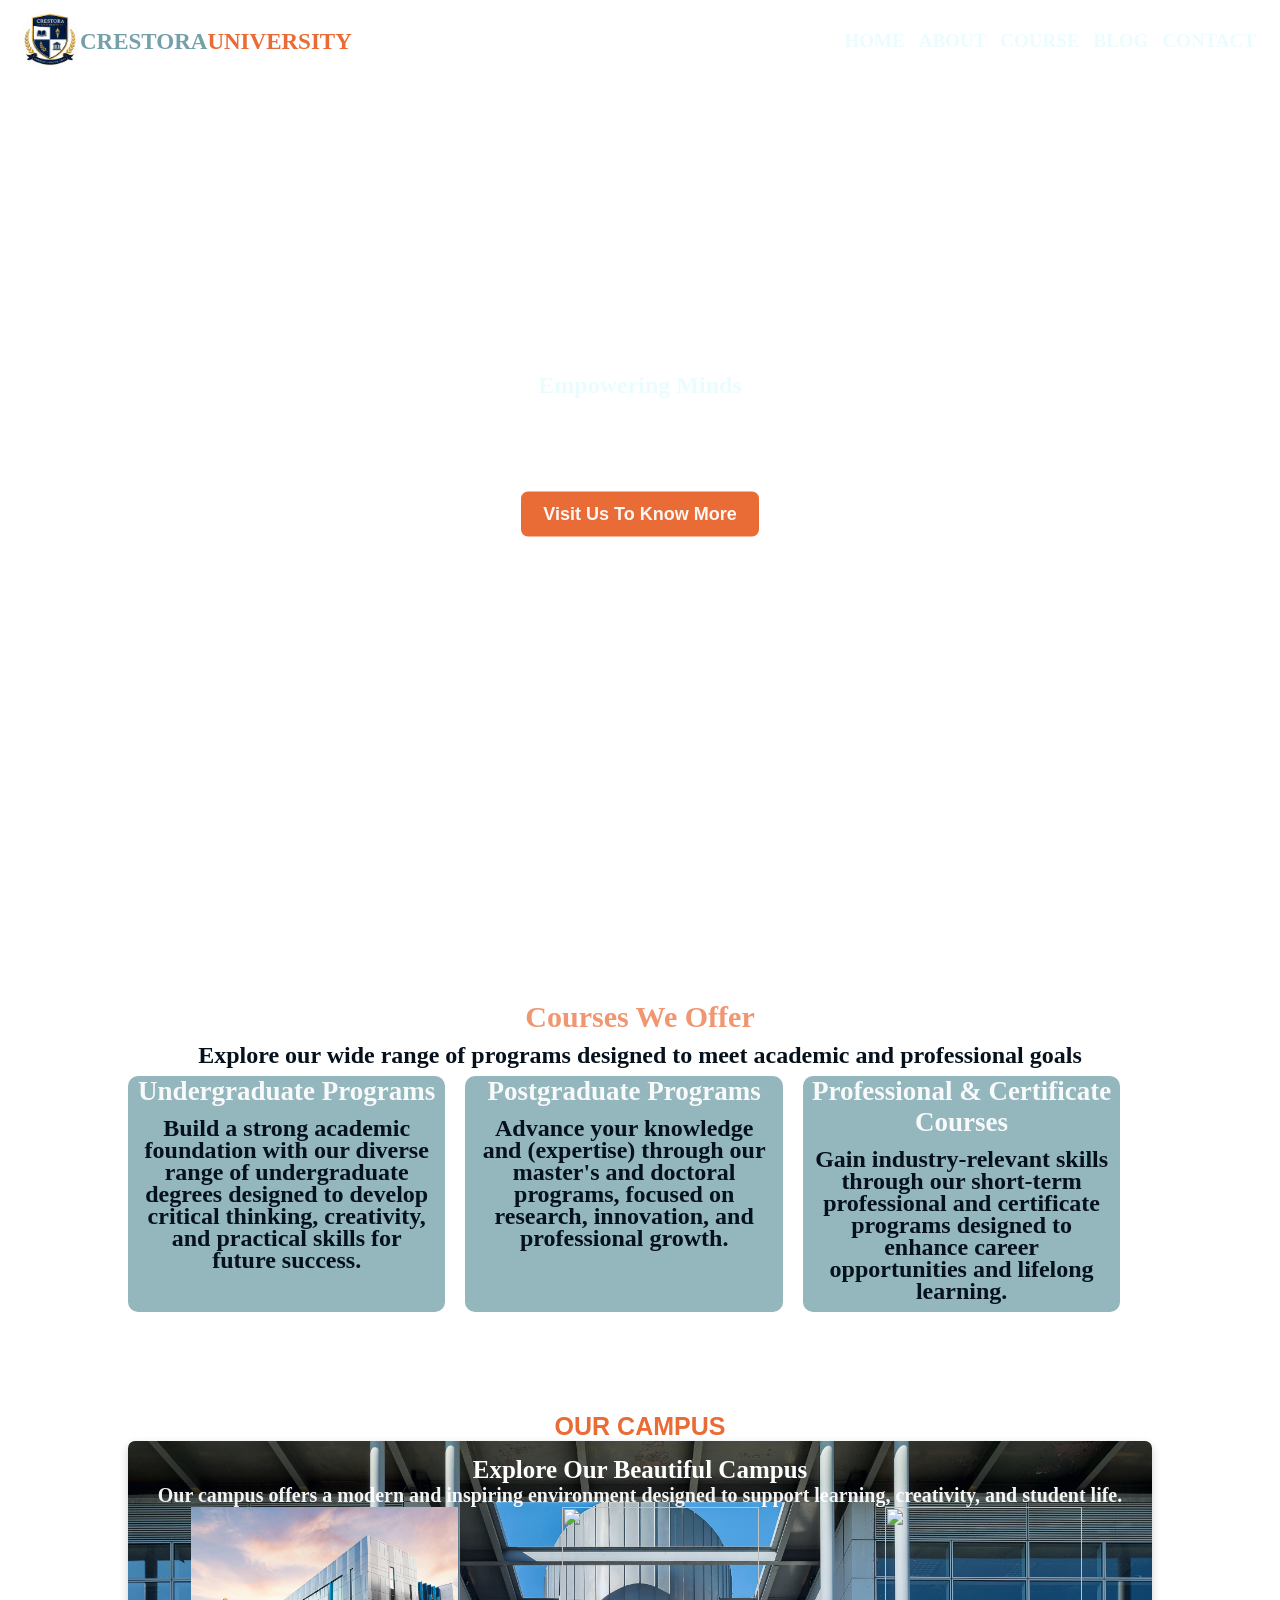
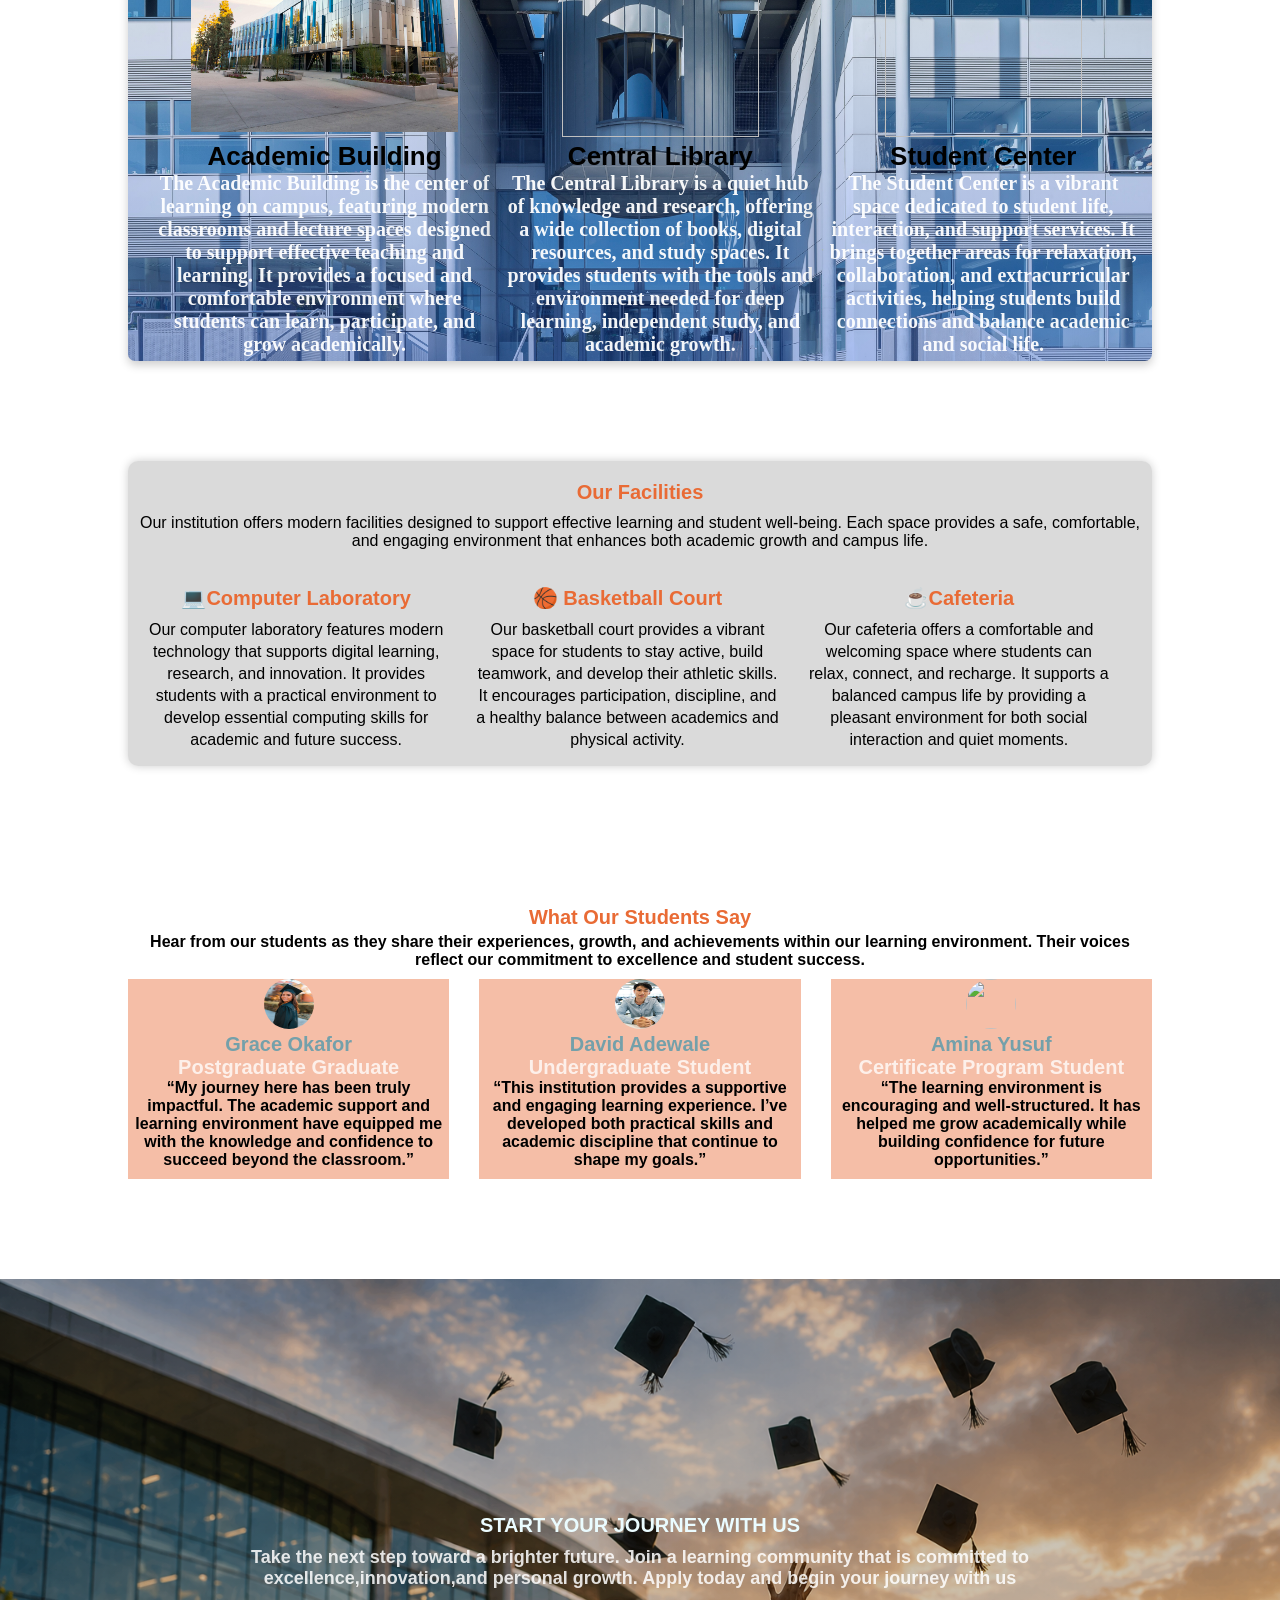
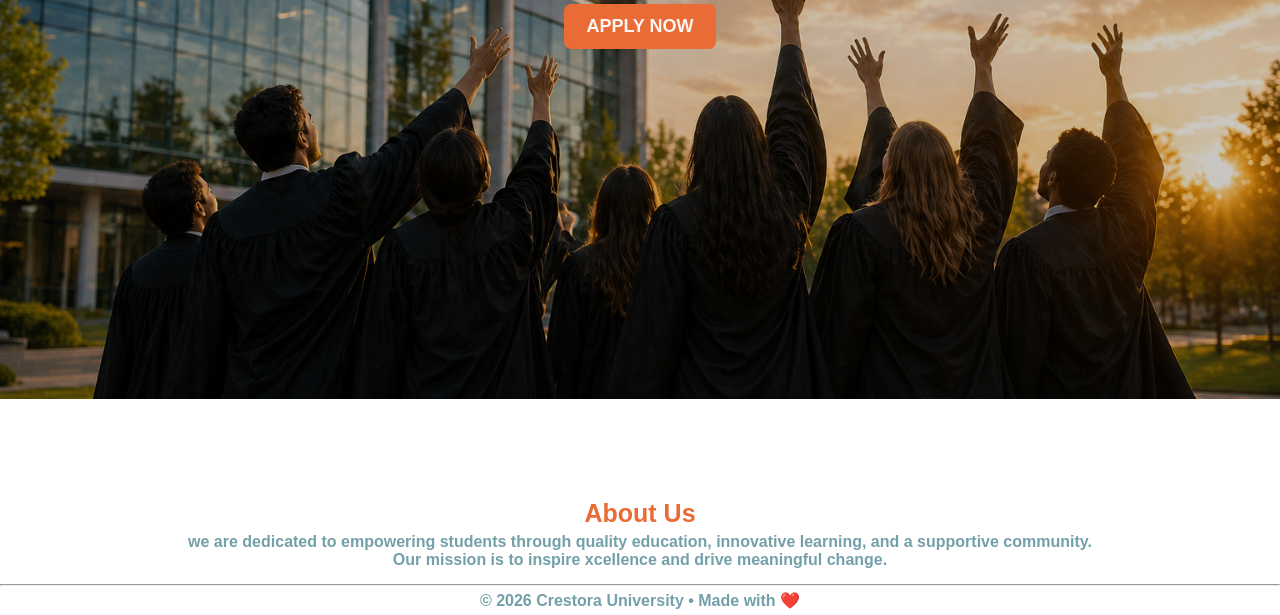
==== index.html @ 433f6b43 "School website" ====
<!DOCTYPE html>
<html lang="en">

<head>
    <meta charset="UTF-8">
    <meta name="viewport" content="width=device-width, initial-scale=1.0">
    <title>Responsive School Website</title>
    <link rel="stylesheet" href="index.css">
    <link rel="stylesheet" href="https://cdnjs.cloudflare.com/ajax/libs/font-awesome/7.0.1/css/all.min.css"
        integrity="sha512-2SwdPD6INVrV/lHTZbO2nodKhrnDdJK9/kg2XD1r9uGqPo1cUbujc+IYdlYdEErWNu69gVcYgdxlmVmzTWnetw=="
        crossorigin="anonymous" referrerpolicy="no-referrer" />
</head>

<body>

    <section class="Header">
        <nav>
            <a href="index.html"><img src="./crestora icon.png" alt=""></a>
            <span>CRESTORA</span>

            <div class="nav-links">
                <ul class="sidebar">
                    <i class="fa-solid fa-x fa-2x  " onclick="hideMenu()"></i>
                    <li><a href="">HOME</a></li>
                    <li><a href="">ABOUT</a></li>
                    <li><a href="">COURSE</a></li>
                    <li><a href="">BLOG</a></li>
                    <li><a href="">CONTACT</a></li>
                </ul>


                <ul class="nav-menu">

                    <li><a href="">HOME</a></li>
                    <li><a href="">ABOUT</a></li>
                    <li><a href="">COURSE</a></li>
                    <li><a href="">BLOG</a></li>
                    <li><a href="">CONTACT</a></li>
                </ul>
                <i class="fa-solid fa-bars fa-2x" onclick="showMenu()"></i>


            </div>

        </nav>
        <div class="text-box">
            <h1>Empowering Minds</h1>
            <p>We are committed to providing quality education that nurtures creativity, builds confidence,<br> and
                prepares students for success in a rapidly changing world. <br> Our mission is to inspire learning,
                encourage innovation, and shape responsible future leaders.</p>

            <a href="" class="hero-btn">Visit Us To Know More</a>
        </div>
    </section>

    <!----- COURSES WE OFFER  ----->
    <section class="course">
        <h2>Courses We Offer</h2>
        <p>Explore our wide range of programs designed to meet academic and professional goals</p>

        <div class="row">
            <div class="course-col">
                <h3>Undergraduate Programs</h3>
                <p>Build a strong academic foundation with our diverse range of undergraduate degrees designed to
                    develop critical thinking, creativity, and practical skills for future success.</p>

            </div>
            <div class="course-col">
                <h3>Postgraduate Programs</h3>
                <p>Advance your knowledge and (expertise) through our master's and doctoral programs, focused on
                    research, innovation, and professional growth.</p>

            </div>
            <div class="course-col">
                <h3>Professional & Certificate Courses</h3>
                <p>Gain industry-relevant skills through our short-term professional and certificate programs designed
                    to enhance career opportunities and lifelong learning.</p>

            </div>
        </div>

        </div>
    </section>

    <!----- OUR CAMPUS ----->

    <h4>OUR CAMPUS</h4>
    <section class="campus">

        <h3>Explore Our Beautiful Campus</h3>
        <p>Our campus offers a modern and inspiring environment designed to support learning, creativity, and student
            life.</p>


        <div class="row-2">
            <div class="campus-col">

                <img src="kaleb-tapp-1deQbU6DhBg-unsplash.jpg" alt="">
                <h2>Academic Building</h2>
                <p>The Academic Building is the center of learning on campus, featuring modern classrooms and lecture
                    spaces designed to support effective teaching and learning. It provides a focused and comfortable
                    environment where students can learn, participate, and grow academically.</p>
            </div>

            <div class="campus-col">
                <img src="./central library.jpg" alt="">
                <h2>Central Library</h2>
                <p>The Central Library is a quiet hub of knowledge and research, offering a wide collection of books,
                    digital resources, and study spaces. It provides students with the tools and environment needed for
                    deep learning, independent study, and academic growth.</p>
            </div>
            <div class="campus-col">
                <img src="./student center.jpg" alt="">
                <h2>Student Center</h2>
                <p>The Student Center is a vibrant space dedicated to student life, interaction, and support services.
                    It brings together areas for relaxation, collaboration, and extracurricular activities, helping
                    students build connections and balance academic and social life.</p>

            </div>
        </div>

    </section>

    <!----- OUR FACILITIES ----->
    <section class="facilities">
        <h3>Our Facilities</h3>
        <p>Our institution offers modern facilities designed to support effective learning and student well-being. Each
            space provides a safe, comfortable, and engaging environment that enhances both academic growth and campus
            life.</p>
        <div class="row-3">
            <div class="facilities-col">
                <img src="./Computer- lab.jpg" alt="">
                <h3> 💻Computer Laboratory</h3>
                <p>Our computer laboratory features modern technology that supports digital learning, research, and
                    innovation. It provides students with a practical environment to develop essential computing skills
                    for academic and future success.</p>
            </div>
            <div class="facilities-col">
                <img src="./basketball -court.jpg" alt="">
                <h3>🏀 Basketball Court</h3>
                <p>Our basketball court provides a vibrant space for students to stay active, build teamwork, and
                    develop their athletic skills. It encourages participation, discipline, and a healthy balance
                    between academics and physical activity.</p>
            </div>
            <div class="facilities-col">
                <img src="./cafeterium.jpg" alt="">
                <h3> ☕Cafeteria</h3>
                <p>Our cafeteria offers a comfortable and welcoming space where students can relax, connect, and
                    recharge. It supports a balanced campus life by providing a pleasant environment for both social
                    interaction and quiet moments.</p>
            </div>
            <div>
            </div>
        </div>
    </section>

<!----- TESTIMONIALS ----->
<section class="testimonial">
    <h3>What Our Students Say</h3>
    <p>Hear from our students as they share their experiences, growth, and achievements within our learning environment. Their voices reflect our commitment to excellence and student success.</p>
    <div class="row-4">
        <div class="testimonial-col">
            <img src="./testimonial user1.jpg" alt="">
            <h2>Grace Okafor</h2>
            <i class="fa fa-star"></i>
            <i class="fa fa-star"></i>
            <i class="fa fa-star"></i>
            <i class="fa fa-star"></i>
            <i class="fa fa-star"></i>
            <h4 class="role" >Postgraduate Graduate</h4>
            <p>“My journey here has been truly impactful. The academic support and learning environment have equipped me with the knowledge and confidence to succeed beyond the classroom.”</p>
        </div>
        <div class="testimonial-col">
            <img src="./testimonial user2.jpg" alt="">
            <h2>David Adewale</h2>
            <i class="fa fa-star"></i>
            <i class="fa fa-star"></i>
            <i class="fa fa-star"></i>
            <i class="fa fa-star"></i>
            <i class="fa fa-star-half"></i>
            <h4 class="role" >Undergraduate Student</h4>
            <p>“This institution provides a supportive and engaging learning experience. I’ve developed both practical skills and academic discipline that continue to shape my goals.”</p>
        </div>
        <div class="testimonial-col">
            <img src="./testimonial user3.jpg" alt="">
            <h2>Amina Yusuf</h2>
            <i class="fa fa-star"></i>
            <i class="fa fa-star"></i>
            <i class="fa fa-star"></i>
            <i class="fa fa-star"></i>
            <i class="fa fa-star"></i>
            <h4 class="role" >Certificate Program Student</h4>
            <p>“The learning environment is encouraging and well-structured. It has helped me grow academically while building confidence for future opportunities.”</p>
        </div>

    </div>

</section>


<!-----CALL TO ACTION  ----->
<section class="cta">
    <h3>START YOUR JOURNEY WITH US </h3>
    <p>Take the next step toward a brighter future. Join a learning community that is committed to excellence,innovation,and personal growth. Apply today and begin your journey with us</p>
    <a href="" class="hero-btn">APPLY NOW</a>
</section>

<!----- FOOTER ----->
<section class="footer">
    <h4>About Us</h4>
    <p>we are dedicated to empowering students through quality education, innovative learning, and a supportive community. <br> Our mission is to inspire xcellence and drive meaningful change.</p>
    <div class="icons">
       <i class="fa-brands fa-facebook"></i>
       <i class="fa-brands fa-twitter"></i>
       <i class="fa-brands fa-instagram"></i>
       <i class="fa-brands fa-linkedin"></i>
       <i class=" fa-brands fa-youtube"></i>
     </div>
     <hr>
     <p>© 2026 Crestora University • Made with ❤️</p>
     <!-- <p>Made with  <i class="fa fa-heart"></i>by Crestora University</p> -->
</section>


    <!----- Javascript for Toggle Menu ----->
    <script>
        function showMenu() {
            const sidebar = document.querySelector(".sidebar").classList.add("active");
        }
        function hideMenu() {
            const sidebar = document.querySelector(".sidebar").classList.remove("active");
        }
    </script>
</body>

</html>
---- index.css ----
* {
    margin: 0;
    padding: 0;
    box-sizing: border-box;
    font-family: sans-serif;
    overflow-x: hidden;
}

.Header {
    min-height: 100vh;
    width: 100%;
    background-image: linear-gradient(rgba(4, 4, 208, 0.144)),
        url("./jane-last-4ZZaHCFXcRo-unsplash.jpg");
    background-position: center;
    background-repeat: no-repeat;
    background-size: cover;

}

nav {
    width: 100%;
    display: flex;
    justify-content: space-between;
    align-items: center;
    padding: 10px 20px;

}
nav img{
    width: 60px;
    /* background-color: black; */
    /* padding: 4px; */
    border-radius: 80px;
}

nav a {
    text-decoration: none;
    color: #EBFCFF;
    font-family: 'Merriweather', serif;

}

nav li {
    list-style: none;
    margin-right: 4px;
    font-size: 19px;
    font-weight: bolder;
}

nav li::after {
    content: '';
    width: 0%;
    display: block;
    background: rgba(0, 0, 255, 0.676);

    height: 2px;
    transition: 2s;
    margin: auto;
}

nav li:hover::after {
    width: 100%;
    background: #ef4e09;

}

.nav-menu {
    display: flex;
    gap: 10px;
    list-style: none;
    align-items: center;

}

nav span {
    font-size: 23px;
    font-weight: bolder;
    color: #74A0AA;
    margin-right: auto;
    font-family: 'Merriweather', serif;
}

nav span::after {
    content: 'UNIVERSITY';
    color: #E96B35;
}

.nav-links {
    display: flex;
    align-items: center;
    gap: 20px;
}

.sidebar {
    position: fixed;
    width: 250px;
    height: 100vh;
    flex-direction: column;
    top: 0;
    right: -250px;
    z-index: 2;
    background-color: rgba(0, 0, 255, 0);
    display: flex;
    gap: 25px;
    justify-content: flex-start;
    align-items: flex-start;
    transition: 1s ease;
    backdrop-filter: blur(10px);
    box-shadow: inset 0px 0px 10px rgba(0, 0, 0, 0.333);
}

.sidebar.active {
 right: 0;
}

.fa-bars {
    display: none ! important;
    color: white;
    

}

.fa-x {
    color: white;
}

.text-box {
    width: 90%;
    color: white;
    position: absolute;
    top: 50%;
    left: 50%;
    transform: translate(-50%, -50%);
    text-align: center;
}

.text-box h1 {
    margin: 12px 56px;
    font-weight: bolder;
    font-family: Cambria, Cochin, Georgia, Times, 'Times New Roman', serif;
    color: #EBFCFF;
}

.text-box p {
    margin: 12px 35px;
    font-size: 20px;
    font-weight: bolder;
    font-family: 'Merriweather', serif;
}

.hero-btn {
    display: inline-block;
    text-decoration: none;
    padding: 10px 20px;
    font-size: 18px;
    font-weight: bold;
    font-family: 'Gill Sans', 'Gill Sans MT', Calibri, 'Trebuchet MS', sans-serif;
    position: relative;
    background-color: #E96B35;
     border: 2px solid #E96B35;
     border-radius: 7px;
    color: rgba(255, 255, 255, 0.941);
}

.hero-btn:hover {
   
    background: #E96B35;
    cursor: pointer;
    transition: 0.5s ease;
}

/* -----> COURSES WE OFFER-----> */
.course {
    width: 80%;
    margin: 100px auto;
    text-align: center;

}

.course h2 {
    font-size: 30px;
    font-family: 'Merriweather', serif;
    font-weight: bolder;
    color: #e96b35b3;
}

.course h3 {
    font-family: 'Merriweather', serif;
    font-size: 27px;
    color: rgba(255, 255, 255, 0.922);
}

.course p {
    color: rgb(5, 17, 28);
    font-size: 24px;
    font-weight: bold;
    line-height: 22px;
    font-family: 'Merriweather', serif;
    padding: 10px;
}

.row {
    display: flex;
    gap: 20px;
} 

.course-col {
    flex-basis: 31%;
    background: #74a0aac4;
    border-radius: 10px;
    font-size: 18px;
    font-weight: bold;
    text-align: center;
    transition: 1s;
}

.course-col:hover {
    box-shadow: 0  0 10px rgba(0, 0, 0, 0.4);
}

/* <----- OUR CAMPUS -----> */
.campus {
    width: 80%;
    margin: auto;
    text-align: center;
    padding: 15px;
    background-image: linear-gradient(rgba(13, 72, 211, 0.002), rgba(13, 72, 211, 0.363)), url("./jane-last-4ZZaHCFXcRo-unsplash.jpg");
    background-position: center;
    background-repeat: no-repeat;
    background-size: cover;
    box-shadow: 0 4px 10px rgba(0, 0, 0, 0.2);
    border-radius: 7px;
    padding-bottom: 5px;
}

.campus-col {
    box-shadow:  0 4px 15px rgba(0, 0, 0, 0.2);
    padding-left: 15px;
    transition: 0.5s ease;
}
.campus-col img {
    width: 80%;
    height: 230px;
    gap: 16px;
    padding-bottom: 5px;
}

.row-2 {
    display: flex;
    justify-content: space-evenly;
}

.row-2 img {
    transition: 0.5s ease;
}

.row-2 img:hover {
    transform: scale(1.05);
    filter: brightness(80%) sepia(2) hue-rotate(10deg);
}

h4 {
    margin: auto;
    text-align: center;
    color: #E96B35;
    font-size: 25px;
}

.campus h3 {
    color: white;
    font-size: 25px;
    font-weight: bolder;
    font-family: 'Merriweather', serif;
}

.campus h2 {
    font-size: 26px;
    font-weight: bolder;
    color: black;
}

.campus p {
    font-size: 20px;
    font-weight: bolder;
    color:rgba(255, 255, 255, 0.945);
    font-family: 'Merriweather', serif;
    ;
}

/* <-----OUR FACILITIES -----> */
.facilities{
    width: 80%;
    margin: 100px auto;
    text-align: center;
    padding-top: 20px;
    box-shadow: 0 0 10px rgba(0, 0, 0, 0.2);
    border-radius: 10px;
    background-color: rgba(0, 0, 0, 0.144);
}

.row-3{
display: flex;
gap: 25px;
margin: 15px;
}

.facilities-col{
width: 100%;
line-height: 22px;
}
.facilities-col h3{
    margin-bottom:10px;
}
.facilities h3{
    margin-bottom: 10px;
    font-size: 20px;
    color: #E96B35;
}
.facilities-col img{
    width: 100%;
    margin-bottom: 15px;
    transition: 0.5s ease ;

}
.facilities-col img:hover{
transform: scale(1.08);
filter: brightness(70%) sepia(1) hue-rotate(10deg);
}

/* <-----TESTIMONIALS -----> */
.testimonial{
    width: 80%;
    margin:  auto;
    padding-top: 40px;
    text-align: center;
}
.row-4{
    display: flex;
     gap: 30px;
}
.testimonial-col{
   width: 100%;
   background-color: #e96b356f;
    
}
.testimonial-col img{
      width: 50px;
      height: 50px;

       text-align: left;
       border-radius: 50%;
}
.fa-star{
color: #E96B35;
}
.testimonial-col h4{
    color: rgba(255, 255, 255, 0.765);
    font-size: 20px;
    font-weight: bold;
}
.testimonial-col h2{
    font-weight: bold;
    color: #74A0AA;
    font-size: 20px;
}
.testimonial p{
    font-weight: 600;
    margin-bottom: 10px;
}
.testimonial h3{
    color: #E96B35;
    font-weight: bold;
    margin-bottom: 4px;
    font-size: 20px;
}


/* <----- CALL TO ACTION -----> */
.cta{
    width: 100%;
    height:80vh ;
    margin: 100px auto;
    padding: 16%;
    text-align: center;
    background-image:linear-gradient(rgba(0,0,0,0.2), rgba(0,0,0,0.2)), url(./graduation\ celebration.png);
    background-size: cover;
    background-repeat: no-repeat;
    background-position: cover;
    overflow: hidden;
}
.cta h3{
    color: #EBFCFF;
    margin-bottom: -20px ;
    text-align: center;
    padding: 30px;
    font-size: 20px;
    font-weight: bolder;
}
.cta p{
color: rgba(255, 255, 255, 0.852);
font-size: 18px;
font-weight: bold;
margin-bottom: 15px;
}

/*<-----FOOTER ----->  */
footer{
    width: 100%;
    text-align: center;
}
.footer p{
    margin: auto;
    color: #74A0AA;
    text-align: center;
    font-size: 16px;
    font-weight: bolder;
    padding: 5px;


}
.icons{
    margin: auto;
    text-align: center;
    padding: 5px;
    color: #E96B35;

}
.fa-heart{
    color: #E96B35;
}

@media (max-width:1020px) {

    .nav-menu {
        display: none;
    }
    .row {
        flex-direction: column;
        top: 3px;
    }
    .row-2 {
        flex-direction: column;

    }
    .row-3 {
        flex-direction: column;

    }
    .row-4{
        flex-direction: column;
    }
    .fa-bars{
        display: block ! important;;
    }
}

@media (max-width:600px) {
    .text-box p {
        font-size: 16px;
    }

    .campus p {
        font-size: 16px;
    }

    .course p {
        font-size: 16px;
    }
    .campus h3{
        color: black;
        margin-bottom: 10px;
        font-size: 20px;
    }

    nav span {
        font-size: 19px;
    }
    h4{
      font-size:20px;  
    }
    nav img{
        width: 42px;
    }
    .footer p{
        font-size: 20px;
    }
    
}
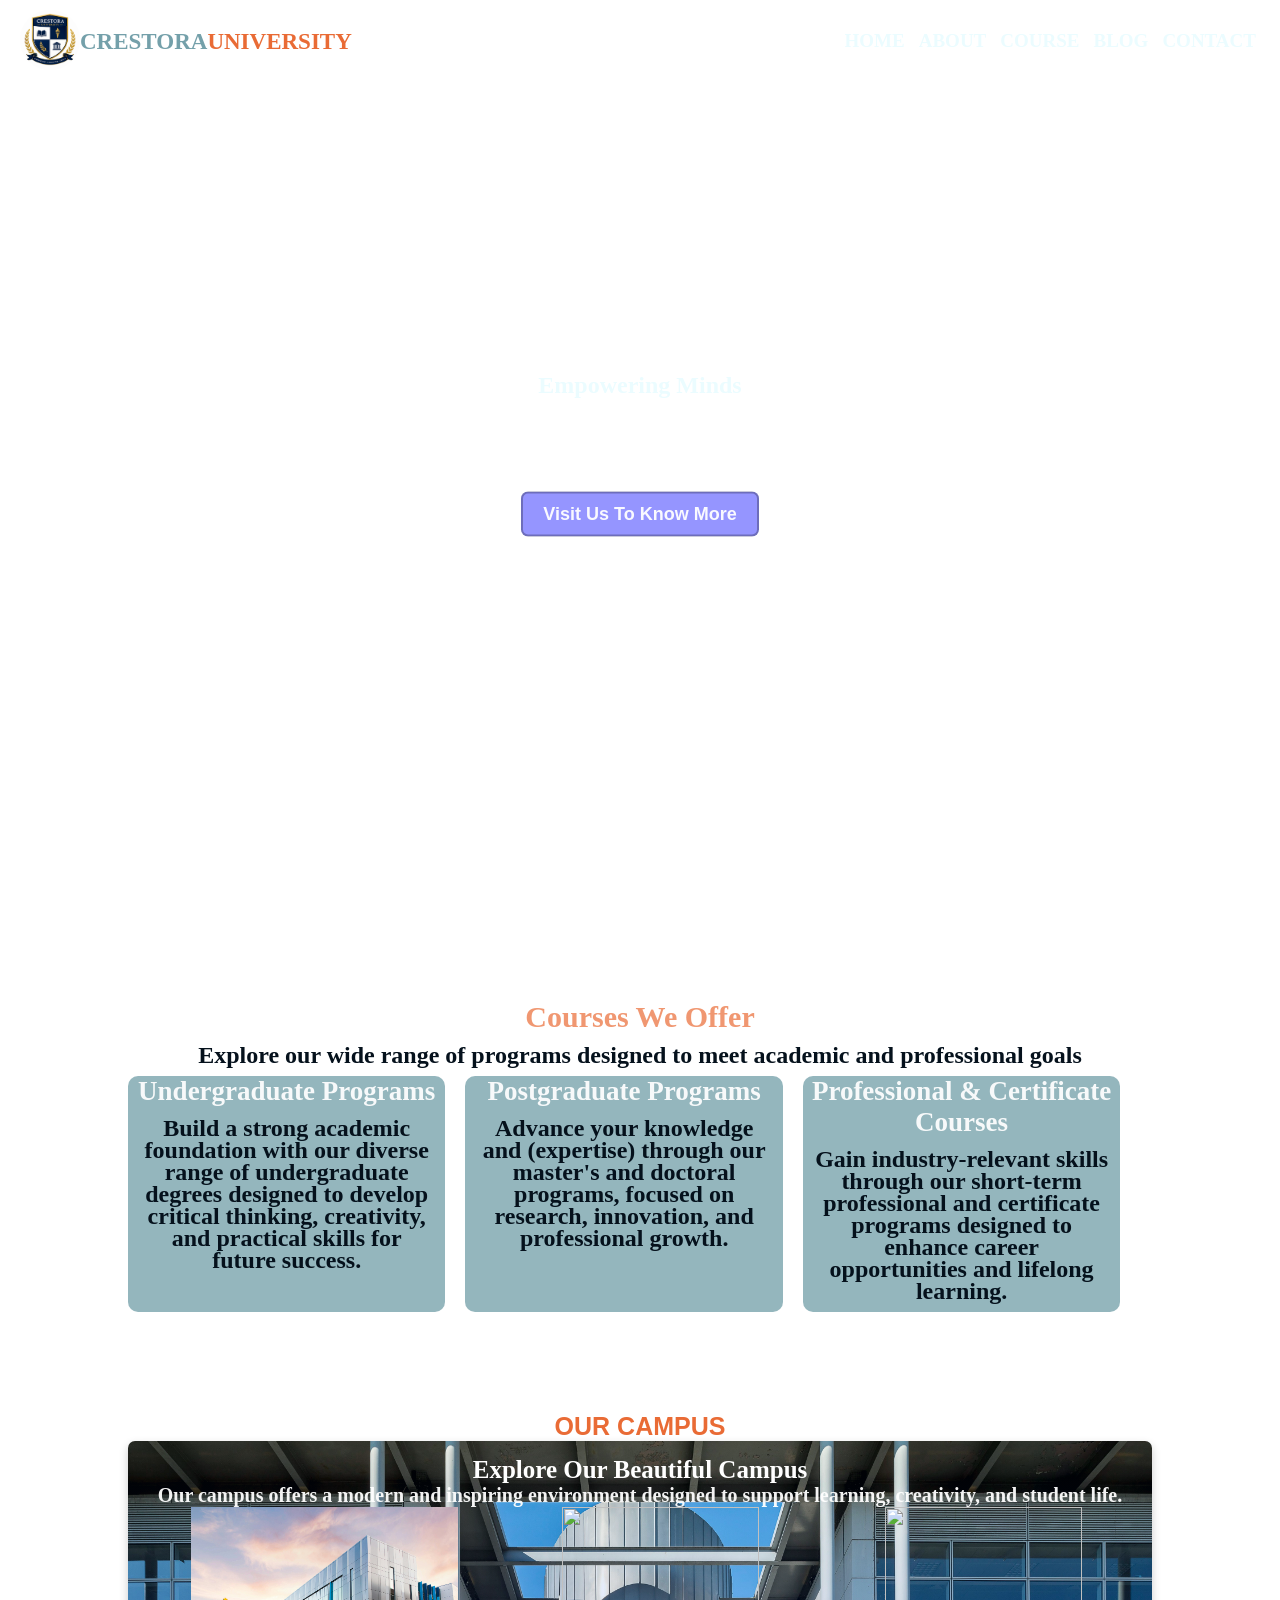
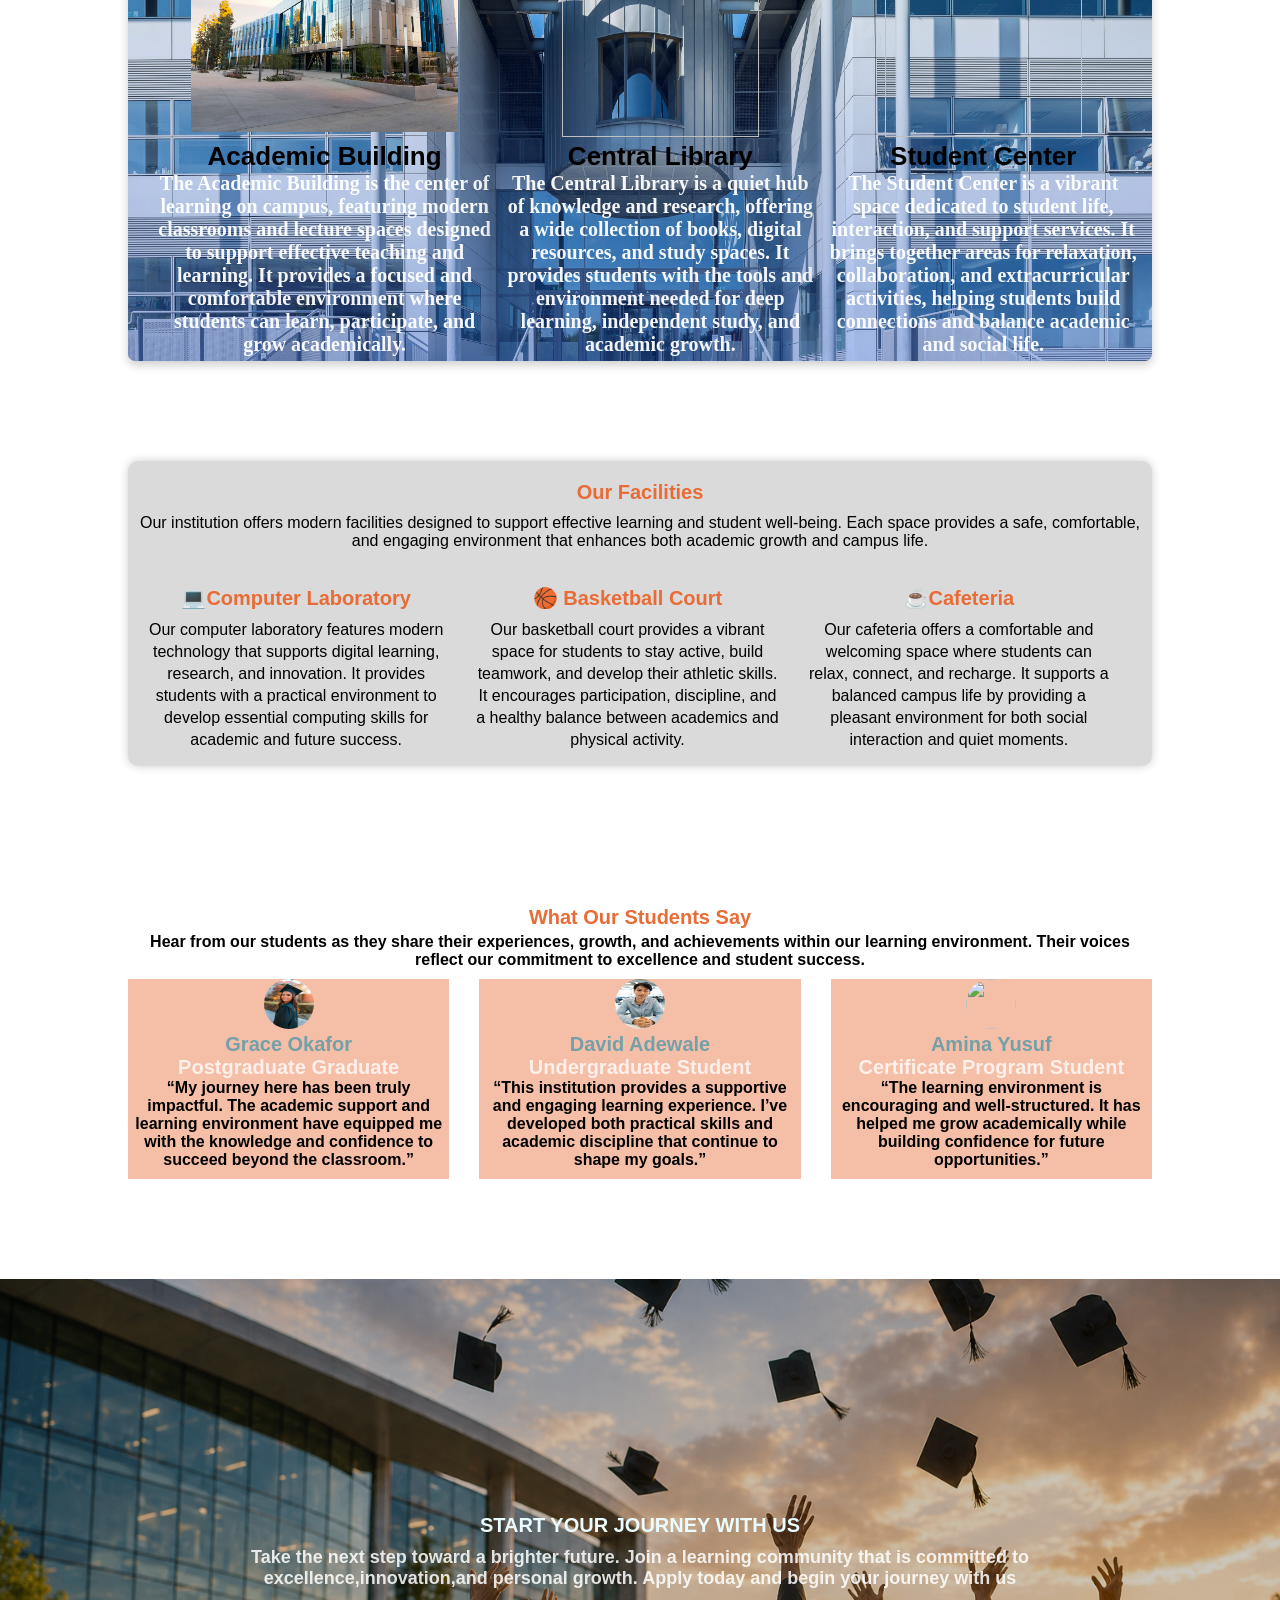
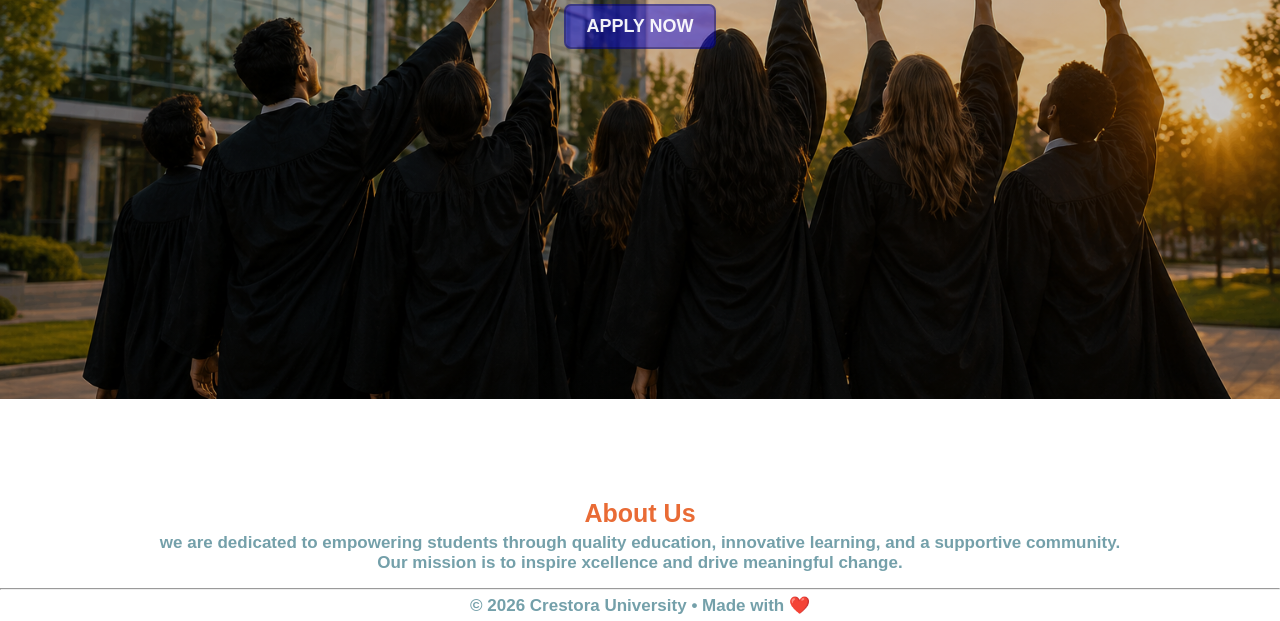
==== commit 5a738424: "made acorrection" ====
--- a/index.html
+++ b/index.html
@@ -22,9 +22,9 @@
                 <ul class="sidebar">
                     <i class="fa-solid fa-x fa-2x  " onclick="hideMenu()"></i>
                     <li><a href="">HOME</a></li>
-                    <li><a href="">ABOUT</a></li>
-                    <li><a href="">COURSE</a></li>
-                    <li><a href="">BLOG</a></li>
+                    <li><a href="about.html">ABOUT</a></li>
+                    <li><a href="course.html">COURSE</a></li>
+                    <li><a href="blog.html">BLOG</a></li>
                     <li><a href="">CONTACT</a></li>
                 </ul>
 
@@ -32,16 +32,13 @@
                 <ul class="nav-menu">
 
                     <li><a href="">HOME</a></li>
-                    <li><a href="">ABOUT</a></li>
-                    <li><a href="">COURSE</a></li>
-                    <li><a href="">BLOG</a></li>
+                    <li><a href="about.html">ABOUT</a></li>
+                    <li><a href="course.html">COURSE</a></li>
+                    <li><a href="blog.html">BLOG</a></li>
                     <li><a href="">CONTACT</a></li>
                 </ul>
                 <i class="fa-solid fa-bars fa-2x" onclick="showMenu()"></i>
-
-
-            </div>
-
+            </div>
         </nav>
         <div class="text-box">
             <h1>Empowering Minds</h1>
--- a/index.css
+++ b/index.css
@@ -25,10 +25,9 @@
     padding: 10px 20px;
 
 }
-nav img{
+
+nav img {
     width: 60px;
-    /* background-color: black; */
-    /* padding: 4px; */
     border-radius: 80px;
 }
 
@@ -109,13 +108,13 @@
 }
 
 .sidebar.active {
- right: 0;
+    right: 0;
 }
 
 .fa-bars {
     display: none ! important;
     color: white;
-    
+
 
 }
 
@@ -155,14 +154,14 @@
     font-weight: bold;
     font-family: 'Gill Sans', 'Gill Sans MT', Calibri, 'Trebuchet MS', sans-serif;
     position: relative;
-    background-color: #E96B35;
-     border: 2px solid #E96B35;
-     border-radius: 7px;
+    background-color: rgba(0, 0, 255, 0.416);
+    border: 2px solid rgba(0, 0, 0, 0.267);
+    border-radius: 7px;
     color: rgba(255, 255, 255, 0.941);
 }
 
 .hero-btn:hover {
-   
+
     background: #E96B35;
     cursor: pointer;
     transition: 0.5s ease;
@@ -201,7 +200,7 @@
 .row {
     display: flex;
     gap: 20px;
-} 
+}
 
 .course-col {
     flex-basis: 31%;
@@ -214,7 +213,7 @@
 }
 
 .course-col:hover {
-    box-shadow: 0  0 10px rgba(0, 0, 0, 0.4);
+    box-shadow: 0 0 10px rgba(0, 0, 0, 0.4);
 }
 
 /* <----- OUR CAMPUS -----> */
@@ -233,10 +232,11 @@
 }
 
 .campus-col {
-    box-shadow:  0 4px 15px rgba(0, 0, 0, 0.2);
+    box-shadow: 0 4px 15px rgba(0, 0, 0, 0.2);
     padding-left: 15px;
     transition: 0.5s ease;
 }
+
 .campus-col img {
     width: 80%;
     height: 230px;
@@ -281,13 +281,13 @@
 .campus p {
     font-size: 20px;
     font-weight: bolder;
-    color:rgba(255, 255, 255, 0.945);
+    color: rgba(255, 255, 255, 0.945);
     font-family: 'Merriweather', serif;
     ;
 }
 
 /* <-----OUR FACILITIES -----> */
-.facilities{
+.facilities {
     width: 80%;
     margin: 100px auto;
     text-align: center;
@@ -297,76 +297,85 @@
     background-color: rgba(0, 0, 0, 0.144);
 }
 
-.row-3{
-display: flex;
-gap: 25px;
-margin: 15px;
-}
-
-.facilities-col{
-width: 100%;
-line-height: 22px;
-}
-.facilities-col h3{
-    margin-bottom:10px;
-}
-.facilities h3{
+.row-3 {
+    display: flex;
+    gap: 25px;
+    margin: 15px;
+}
+
+.facilities-col {
+    width: 100%;
+    line-height: 22px;
+}
+
+.facilities-col h3 {
     margin-bottom: 10px;
+}
+
+.facilities h3 {
+    margin-bottom: 10px;
     font-size: 20px;
     color: #E96B35;
 }
-.facilities-col img{
+
+.facilities-col img {
     width: 100%;
     margin-bottom: 15px;
-    transition: 0.5s ease ;
-
-}
-.facilities-col img:hover{
-transform: scale(1.08);
-filter: brightness(70%) sepia(1) hue-rotate(10deg);
+    transition: 0.5s ease;
+}
+
+.facilities-col img:hover {
+    transform: scale(1.08);
+    filter: brightness(70%) sepia(1) hue-rotate(10deg);
 }
 
 /* <-----TESTIMONIALS -----> */
-.testimonial{
+.testimonial {
     width: 80%;
-    margin:  auto;
+    margin: auto;
     padding-top: 40px;
     text-align: center;
 }
-.row-4{
-    display: flex;
-     gap: 30px;
-}
-.testimonial-col{
-   width: 100%;
-   background-color: #e96b356f;
-    
-}
-.testimonial-col img{
-      width: 50px;
-      height: 50px;
-
-       text-align: left;
-       border-radius: 50%;
-}
-.fa-star{
-color: #E96B35;
-}
-.testimonial-col h4{
+
+.row-4 {
+    display: flex;
+    gap: 30px;
+}
+
+.testimonial-col {
+    width: 100%;
+    background-color: #e96b356f;
+}
+
+.testimonial-col img {
+    width: 50px;
+    height: 50px;
+    text-align: left;
+    border-radius: 50%;
+}
+
+.fa-star {
+    color: #E96B35;
+}
+
+.testimonial-col h4 {
     color: rgba(255, 255, 255, 0.765);
     font-size: 20px;
     font-weight: bold;
 }
-.testimonial-col h2{
+
+.testimonial-col h2 {
     font-weight: bold;
     color: #74A0AA;
     font-size: 20px;
 }
-.testimonial p{
+
+.testimonial p {
     font-weight: 600;
     margin-bottom: 10px;
 }
-.testimonial h3{
+
+.testimonial h3 {
     color: #E96B35;
     font-weight: bold;
     margin-bottom: 4px;
@@ -375,82 +384,247 @@
 
 
 /* <----- CALL TO ACTION -----> */
-.cta{
-    width: 100%;
-    height:80vh ;
+.cta {
+    width: 100%;
+    height: 80vh;
     margin: 100px auto;
     padding: 16%;
     text-align: center;
-    background-image:linear-gradient(rgba(0,0,0,0.2), rgba(0,0,0,0.2)), url(./graduation\ celebration.png);
+    background-image: linear-gradient(rgba(0, 0, 0, 0.2), rgba(0, 0, 0, 0.2)), url(./graduation\ celebration.png);
     background-size: cover;
     background-repeat: no-repeat;
-    background-position: cover;
+    background-position: center;
     overflow: hidden;
 }
-.cta h3{
+
+.cta h3 {
     color: #EBFCFF;
-    margin-bottom: -20px ;
+    margin-bottom: -20px;
     text-align: center;
     padding: 30px;
     font-size: 20px;
     font-weight: bolder;
 }
-.cta p{
-color: rgba(255, 255, 255, 0.852);
-font-size: 18px;
-font-weight: bold;
-margin-bottom: 15px;
+
+.cta p {
+    color: rgba(255, 255, 255, 0.852);
+    font-size: 18px;
+    font-weight: bold;
+    margin-bottom: 15px;
+}
+
+/*<----- about us page -----> */
+.sub-Header {
+    width: 100%;
+    height: 70vh;
+    margin-bottom: 50px;
+    background-image: linear-gradient(rgba(0, 0, 0, 0.2), rgba(0, 0, 0, 0.2)), url(./graduation\ celebration.png);
+    background-position: center;
+    background-size: cover;
+    background-repeat: no-repeat;
+}
+
+.sub-Header h1 {
+    margin-bottom: 200px;
+}
+
+.about-us {
+    width: 80%;
+    margin: auto;
+}
+
+.row-5 {
+    display: flex;
+    margin-bottom: 100px;
+    padding-left: 30px;
+
+}
+
+.about-col1 {
+    margin-top: 10px;
+}
+
+.about-col1 h1 {
+    margin-bottom: 20px;
+}
+
+.about-col1 p {
+    margin-bottom: 20px;
+    font-family: 'Segoe UI', Tahoma, Geneva, Verdana, sans-serif;
+    font-size: 18px;
+    font-weight: bold;
+}
+
+.about-col1 a {
+    font-size: 20px;
+    font-family: 'Trebuchet MS', 'Lucida Sans Unicode', 'Lucida Grande', 'Lucida Sans', Arial, sans-serif;
+    font-weight: bolder;
+}
+
+.about-col img {
+    width: 100%;
+}
+
+/*<----- BLOG CONTENT -----> */
+.blog {
+    width: 70%;
+    margin: auto;
+    text-align: center;
+}
+
+.row-6 {
+    margin-bottom: 100px;
+    margin: auto;
+    display: flex;
+    gap: 30px;
+}
+
+.comment-box {
+    width: 100%;
+    margin: 100px 0;
+    box-shadow: 3px 0px 10px rgba(0, 0, 0, 0.21);
+    padding: 20px;
+}
+
+.comment-box h2 {
+    text-align: center;
+}
+
+.comment-box input {
+    padding: 10px;
+    font-size: 15px;
+    font-weight: bold;
+    outline: none;
+    background: #f0f0f0;
+    width: 100%;
+    margin: 10px 0;
+}
+
+.comment-box textarea {
+    width: 100%;
+    padding: 60px;
+    font-size: 15px;
+    font-weight: bold;
+    outline: none;
+    background: #f0f0f0;
+    margin: 10px 0;
+}
+
+.blog-left {
+    flex-basis: 70%;
+}
+
+.blog-left img {
+    width: 100%;
+    max-width: 400px;
+}
+
+.blog-left h2 {
+    color: #e96b35c4;
+    margin: 15px;
+}
+
+.blog-left p {
+    margin: 10px 0;
+    font-family: 'Segoe UI', Tahoma, Geneva, Verdana, sans-serif;
+    font-weight: bold;
+}
+
+.blog-right {
+    flex-basis: 30%;
+    margin-bottom: 50px;
+
+}
+
+.blog-right div {
+    display: flex;
+    justify-content: space-between;
+    margin: 30px 0;
+    padding: 3px 0;
+    box-shadow: 3px 0px 10px rgba(0, 0, 0, 0.21);
+}
+
+.blog-right h3 {
+    text-align: center;
+    background-color: #e96b35ca;
+    color: white;
+    padding: 10px;
+    margin: 15px;
 }
 
 /*<-----FOOTER ----->  */
-footer{
-    width: 100%;
-    text-align: center;
-}
-.footer p{
+footer {
+    width: 100%;
+    text-align: center;
+}
+
+.footer p {
     margin: auto;
     color: #74A0AA;
     text-align: center;
-    font-size: 16px;
+    font-size: 17px;
     font-weight: bolder;
     padding: 5px;
 
 
 }
-.icons{
+
+.icons {
     margin: auto;
     text-align: center;
     padding: 5px;
     color: #E96B35;
 
 }
-.fa-heart{
+
+.fa-heart {
     color: #E96B35;
 }
+
+
 
 @media (max-width:1020px) {
 
     .nav-menu {
         display: none;
     }
-    .row {
+
+    .row,
+    .row-2,
+    .row-3,
+    .row-4,
+    .row-5,
+    .row-6 {
         flex-direction: column;
         top: 3px;
     }
-    .row-2 {
-        flex-direction: column;
-
-    }
-    .row-3 {
-        flex-direction: column;
-
-    }
-    .row-4{
-        flex-direction: column;
-    }
-    .fa-bars{
-        display: block ! important;;
-    }
+
+    .fa-bars {
+        display: block ! important;
+        ;
+    }
+
+    .about-col img {
+        margin-top: 100px 0;
+    }
+
+    .footer p {
+        font-size: 20px;
+    }
+
+    .blog {
+        width: 90%;
+    }
+
+    .blog-left img {
+        max-width: 100%;
+    }
+
+    .comment-box {
+        margin: 100px 0;
+    }
+
+
 }
 
 @media (max-width:600px) {
@@ -465,7 +639,8 @@
     .course p {
         font-size: 16px;
     }
-    .campus h3{
+
+    .campus h3 {
         color: black;
         margin-bottom: 10px;
         font-size: 20px;
@@ -474,14 +649,21 @@
     nav span {
         font-size: 19px;
     }
-    h4{
-      font-size:20px;  
-    }
-    nav img{
+
+    h4 {
+        font-size: 20px;
+    }
+
+    nav img {
         width: 42px;
     }
-    .footer p{
+
+    .about-col img {
+        margin-top: 30px;
+    }
+
+    .footer p {
         font-size: 20px;
     }
-    
+
 }
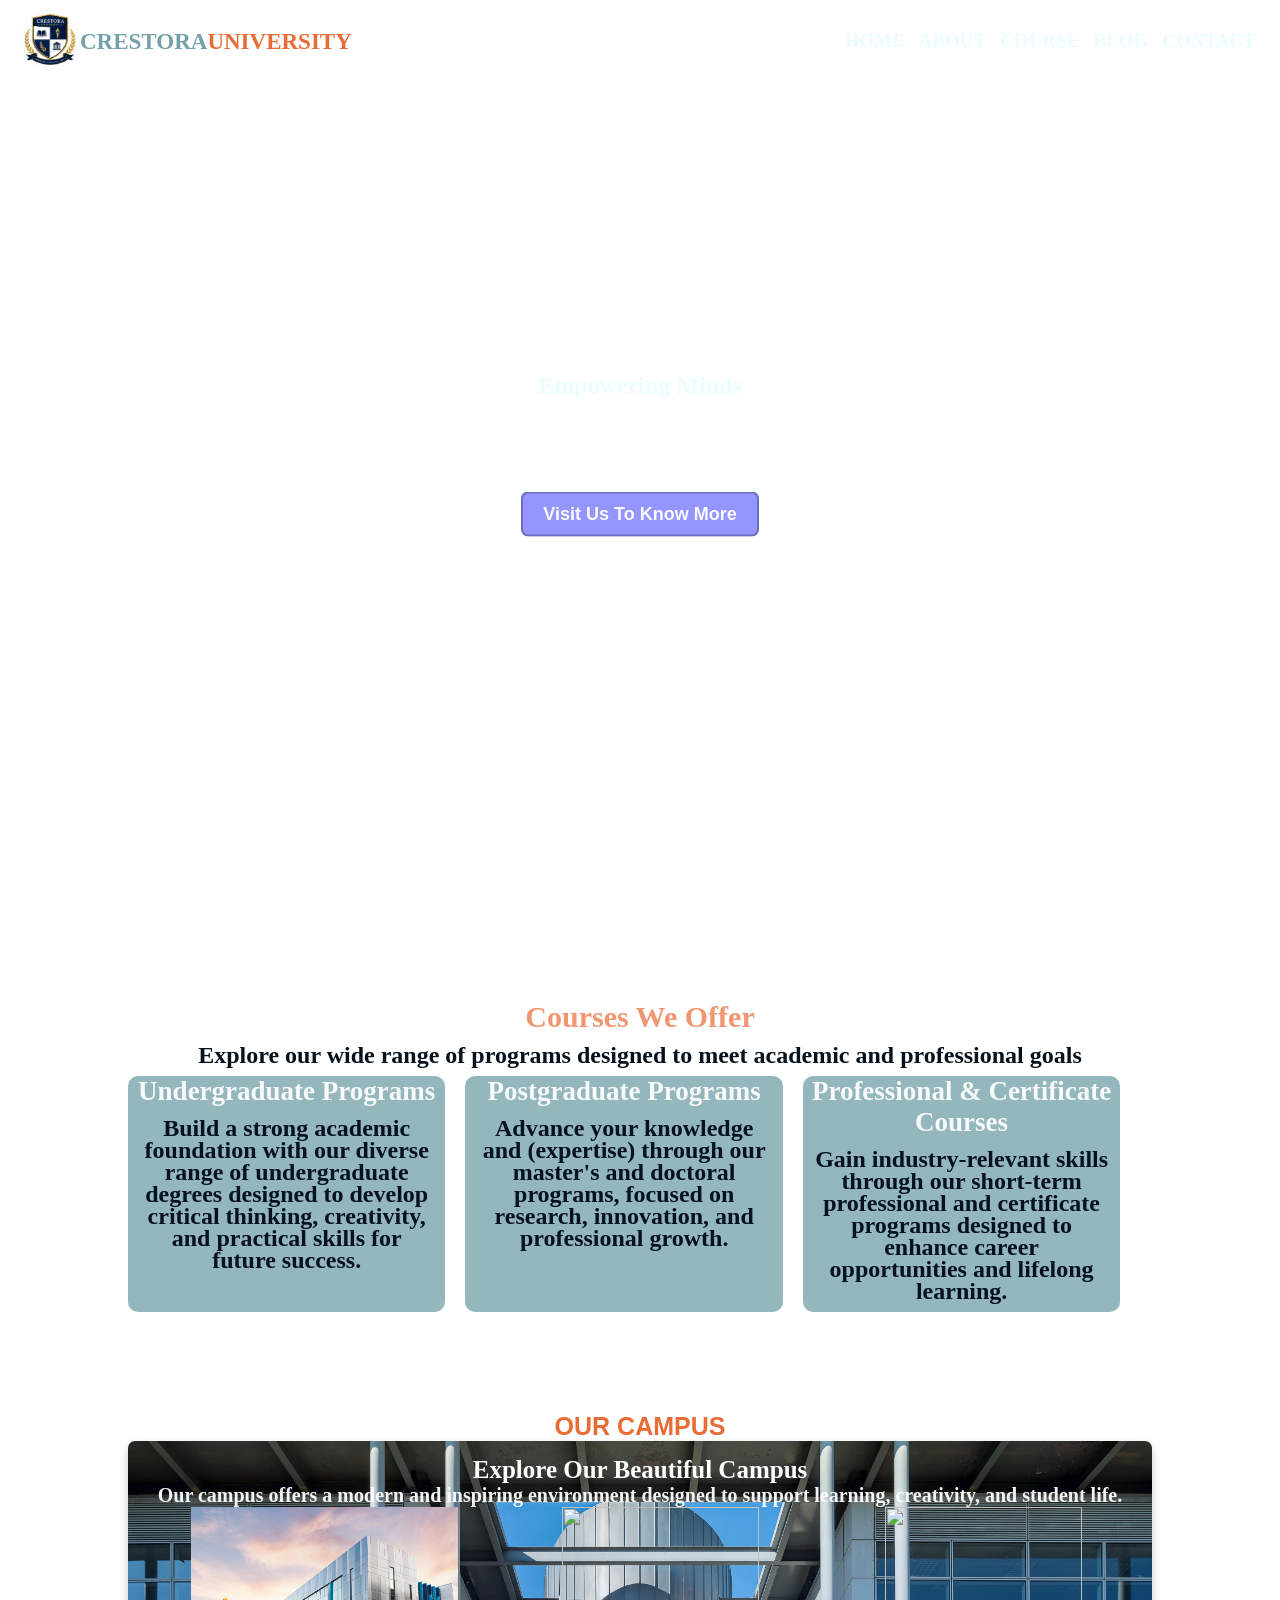
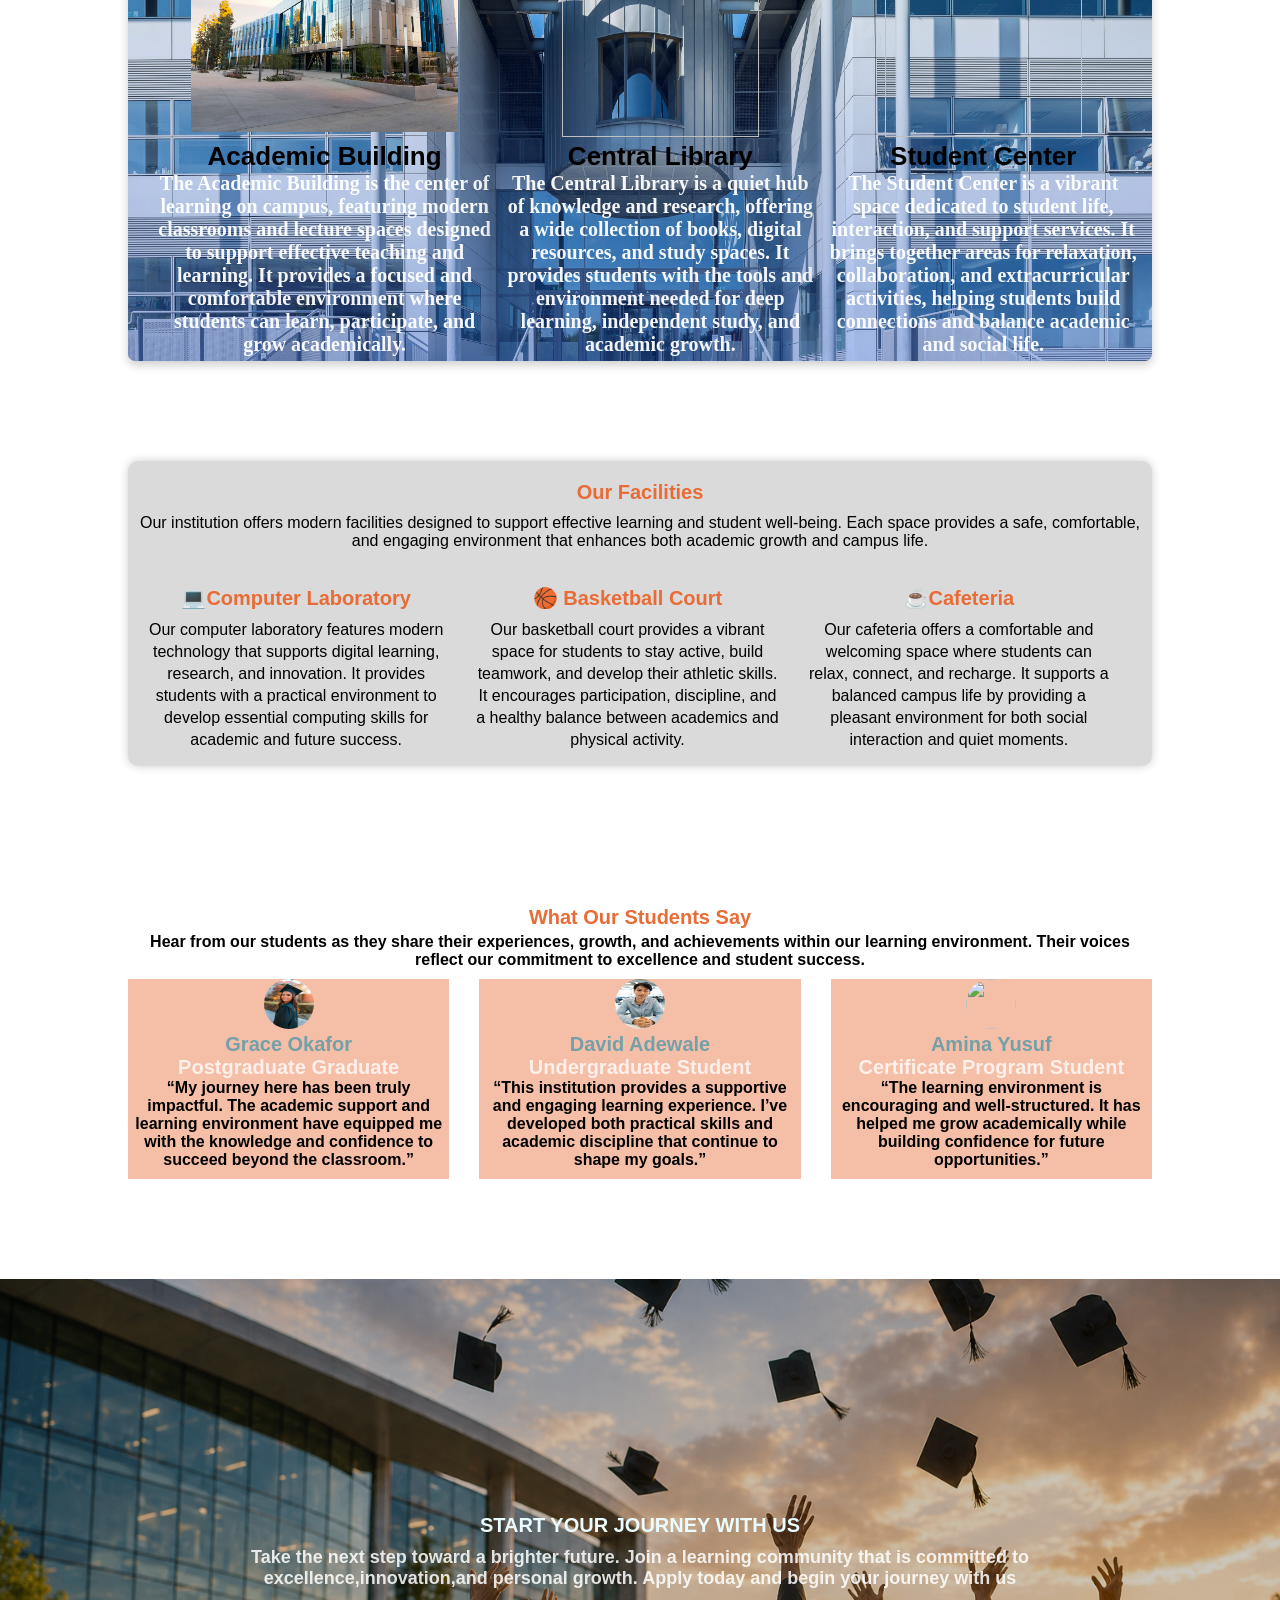
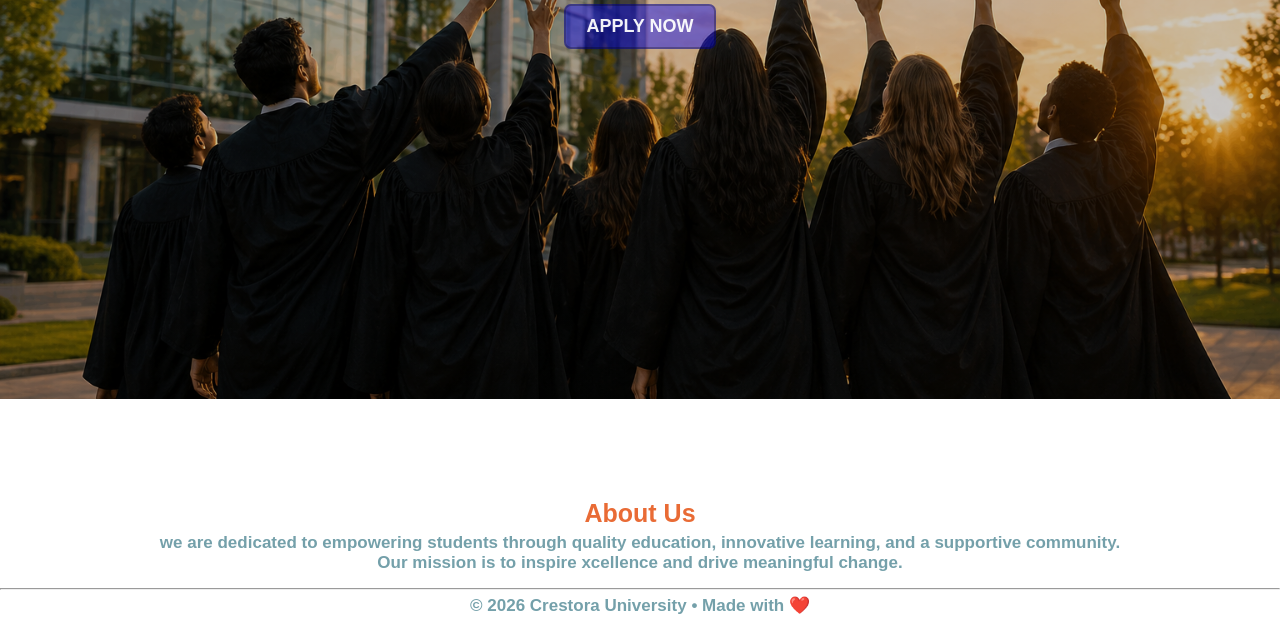
==== commit 6fc32ea8: "finished another section" ====
--- a/index.html
+++ b/index.html
@@ -13,19 +13,19 @@
 
 <body>
 
-    <section class="Header">
+    <section class="Header anim">
         <nav>
             <a href="index.html"><img src="./crestora icon.png" alt=""></a>
             <span>CRESTORA</span>
 
             <div class="nav-links">
-                <ul class="sidebar">
+                <ul class="sidebar anim">
                     <i class="fa-solid fa-x fa-2x  " onclick="hideMenu()"></i>
                     <li><a href="">HOME</a></li>
                     <li><a href="about.html">ABOUT</a></li>
                     <li><a href="course.html">COURSE</a></li>
                     <li><a href="blog.html">BLOG</a></li>
-                    <li><a href="">CONTACT</a></li>
+                    <li><a href="contact.html">CONTACT</a></li>
                 </ul>
 
 
@@ -35,18 +35,18 @@
                     <li><a href="about.html">ABOUT</a></li>
                     <li><a href="course.html">COURSE</a></li>
                     <li><a href="blog.html">BLOG</a></li>
-                    <li><a href="">CONTACT</a></li>
+                    <li><a href="contact.html">CONTACT</a></li>
                 </ul>
                 <i class="fa-solid fa-bars fa-2x" onclick="showMenu()"></i>
             </div>
         </nav>
         <div class="text-box">
-            <h1>Empowering Minds</h1>
-            <p>We are committed to providing quality education that nurtures creativity, builds confidence,<br> and
+            <h1 class="anim">Empowering Minds</h1>
+            <p class="anim">We are committed to providing quality education that nurtures creativity, builds confidence,<br> and
                 prepares students for success in a rapidly changing world. <br> Our mission is to inspire learning,
                 encourage innovation, and shape responsible future leaders.</p>
 
-            <a href="" class="hero-btn">Visit Us To Know More</a>
+            <a href="about.html" class="hero-btn anim">Visit Us To Know More</a>
         </div>
     </section>
 
@@ -227,6 +227,9 @@
         function hideMenu() {
             const sidebar = document.querySelector(".sidebar").classList.remove("active");
         }
+
+
+        
     </script>
 </body>
 
--- a/index.css
+++ b/index.css
@@ -10,11 +10,10 @@
     min-height: 100vh;
     width: 100%;
     background-image: linear-gradient(rgba(4, 4, 208, 0.144)),
-        url("./jane-last-4ZZaHCFXcRo-unsplash.jpg");
+  url("./jane-last-4ZZaHCFXcRo-unsplash.jpg" ) ;
     background-position: center;
     background-repeat: no-repeat;
     background-size: cover;
-
 }
 
 nav {
@@ -137,6 +136,8 @@
     font-weight: bolder;
     font-family: Cambria, Cochin, Georgia, Times, 'Times New Roman', serif;
     color: #EBFCFF;
+    animation-delay: 0.5s;
+
 }
 
 .text-box p {
@@ -144,6 +145,10 @@
     font-size: 20px;
     font-weight: bolder;
     font-family: 'Merriweather', serif;
+    animation-delay: 1s;
+}
+.text-box a{
+    animation-delay: 1.5s;
 }
 
 .hero-btn {
@@ -158,13 +163,15 @@
     border: 2px solid rgba(0, 0, 0, 0.267);
     border-radius: 7px;
     color: rgba(255, 255, 255, 0.941);
+
 }
 
 .hero-btn:hover {
-
     background: #E96B35;
     cursor: pointer;
     transition: 0.5s ease;
+animation-delay: 2s;
+
 }
 
 /* -----> COURSES WE OFFER-----> */
@@ -180,7 +187,10 @@
     font-family: 'Merriweather', serif;
     font-weight: bolder;
     color: #e96b35b3;
-}
+    animation-delay: 1.5s;
+   
+}
+
 
 .course h3 {
     font-family: 'Merriweather', serif;
@@ -195,11 +205,18 @@
     line-height: 22px;
     font-family: 'Merriweather', serif;
     padding: 10px;
+    animation-delay: 2.5s;
+
+    
 }
 
 .row {
     display: flex;
     gap: 20px;
+
+}
+.row div{
+    animation-delay: 3.5s;
 }
 
 .course-col {
@@ -209,12 +226,11 @@
     font-size: 18px;
     font-weight: bold;
     text-align: center;
-    transition: 1s;
-}
-
-.course-col:hover {
-    box-shadow: 0 0 10px rgba(0, 0, 0, 0.4);
-}
+    animation-delay: 5s;
+
+}
+
+
 
 /* <----- OUR CAMPUS -----> */
 .campus {
@@ -370,6 +386,7 @@
     font-size: 20px;
 }
 
+
 .testimonial p {
     font-weight: 600;
     margin-bottom: 10px;
@@ -417,7 +434,7 @@
 .sub-Header {
     width: 100%;
     height: 70vh;
-    margin-bottom: 50px;
+    margin-bottom: 20px;
     background-image: linear-gradient(rgba(0, 0, 0, 0.2), rgba(0, 0, 0, 0.2)), url(./graduation\ celebration.png);
     background-position: center;
     background-size: cover;
@@ -435,7 +452,7 @@
 
 .row-5 {
     display: flex;
-    margin-bottom: 100px;
+    margin-bottom: 50px;
     padding-left: 30px;
 
 }
@@ -446,6 +463,7 @@
 
 .about-col1 h1 {
     margin-bottom: 20px;
+    animation-delay: 1s;
 }
 
 .about-col1 p {
@@ -453,17 +471,117 @@
     font-family: 'Segoe UI', Tahoma, Geneva, Verdana, sans-serif;
     font-size: 18px;
     font-weight: bold;
-}
+     animation-delay: 2s;
+}
+
 
 .about-col1 a {
     font-size: 20px;
     font-family: 'Trebuchet MS', 'Lucida Sans Unicode', 'Lucida Grande', 'Lucida Sans', Arial, sans-serif;
     font-weight: bolder;
+    animation-delay: 3s;
 }
 
 .about-col img {
     width: 100%;
-}
+     animation-delay: 4s;
+}
+
+.anim{
+    opacity: 0;
+    transform: translateY(30px);
+    animation: moveup 0.5s linear forwards;
+}
+
+@keyframes moveup{
+ 100%{
+    opacity: 1;
+    transform: translateY(0px);
+ }
+}
+
+/*<---- MISSION-BOX */
+.mission-col {
+    flex-basis: 36%;
+    display: flex;
+    text-align: center;
+    gap: 30px;
+    padding: 20px;
+    margin-bottom: 50px;
+    animation-delay: 5s;
+}
+.mission{
+    box-shadow: 4px 0px 10px rgba(0, 0, 0, 0.3);
+    background-color: #cccccc5c;
+    padding: 20px;
+
+}
+.mission h2{
+    margin: 10px 0;
+}
+
+.mission p{
+    margin: 10px 0;
+}
+.pat{
+     box-shadow: 0px 0px 2px rgba(0, 0, 0, 0.3);
+     background-color: #cccccc5c;
+     padding: 20px;
+
+}
+
+.pat h2{
+    margin: 10px 0;
+
+}
+.pat p{
+    margin: 10px 0;
+    font-size: 17px;
+
+}
+
+/* <-----VISION_BOX-----> */
+
+.vision-col {
+    margin-bottom: 50px;
+    display: flex;
+    text-align: center;
+    justify-content: center;
+    gap: 50px;
+    animation-delay: 6.5s;
+}
+.vision-col div{
+     box-shadow: 0px 0px 2px rgba(0, 0, 0, 0.3);
+     background-color: #cccccc5c;
+     padding: 20px;
+}
+.vision-col h2{
+color: rgba(0, 0, 255, 0.422);
+}
+
+/* <----- STAT-BOX */
+.stats-box .stats {
+    display: flex;
+    gap: 30px;
+    text-align: center;
+    margin-bottom: 100px;
+    animation-delay: 9s;
+}
+.stat{
+    animation-delay:8s ;
+}
+.stats div{
+   box-shadow: 4px 0px 10px rgba(0, 0, 0, 0.3);
+    background-color: #cccccc5c;
+    padding: 20px;
+}
+
+.stats-box h2 {
+    text-align: center;
+    margin-bottom: 20px;
+}
+
+
 
 /*<----- BLOG CONTENT -----> */
 .blog {
@@ -482,32 +600,39 @@
 .comment-box {
     width: 100%;
     margin: 100px 0;
-    box-shadow: 3px 0px 10px rgba(0, 0, 0, 0.21);
+    box-shadow: 0px 6px 20px rgba(0, 0, 0, 0.21);
     padding: 20px;
+    animation-delay: 5s;
 }
 
 .comment-box h2 {
     text-align: center;
 }
 
-.comment-box input {
+.comment-box input{
     padding: 10px;
     font-size: 15px;
     font-weight: bold;
     outline: none;
     background: #f0f0f0;
-    width: 100%;
+    width: 80%;
     margin: 10px 0;
+    border: 1px solid #ccc;
 }
 
 .comment-box textarea {
-    width: 100%;
+    width: 80%;
     padding: 60px;
     font-size: 15px;
     font-weight: bold;
     outline: none;
     background: #f0f0f0;
     margin: 10px 0;
+    border: 1px solid #ccc;
+}
+
+.text-box h1{
+    animation-delay: 0.5s;
 }
 
 .blog-left {
@@ -517,23 +642,26 @@
 .blog-left img {
     width: 100%;
     max-width: 400px;
+    animation-delay: 1.5s;
 }
 
 .blog-left h2 {
     color: #e96b35c4;
     margin: 15px;
+    animation-delay: 2.5s;
 }
 
 .blog-left p {
     margin: 10px 0;
     font-family: 'Segoe UI', Tahoma, Geneva, Verdana, sans-serif;
     font-weight: bold;
+    animation-delay: 3.5s;
 }
 
 .blog-right {
     flex-basis: 30%;
     margin-bottom: 50px;
-
+ animation-delay: 6s;
 }
 
 .blog-right div {
@@ -551,6 +679,93 @@
     padding: 10px;
     margin: 15px;
 }
+
+
+/* <----- Contact us page -----> */
+
+.location {
+    width: 80%;
+    margin: auto;
+}
+
+iframe {
+    width: 100%;
+}
+
+.contact {
+    width: 80%;
+    margin: auto;
+}
+
+.row-7 {
+    width: 80%;
+    display: flex;
+    justify-content: space-between;
+    gap: 40px;
+    margin: 50px 0px;
+
+}
+
+.contact-left div {
+    flex-basis: 50%;
+    font-size: 17px;
+    margin: 20px 0;
+    gap: 5px;
+    display: flex;
+    box-shadow: 2px 0px 10px rgba(0, 0, 0, 0.2);
+    padding: 20px 0px;
+}
+
+.contact-right {
+    flex-basis: 50%;
+    box-shadow: 10px 0px 10px rgba(0, 0, 0, 0.21);
+    font-family: 'Franklin Gothic Medium', 'Arial Narrow', Arial, sans-serif;
+    font-weight: bold;
+}
+
+.contact-right h2 {
+    text-align: center;
+    margin-bottom: 20px;
+    color: #E96B35;
+
+}
+
+.contact-right input {
+    margin: 15px 0;
+}
+
+.contact-box input,
+.contact-box textarea {
+    width: 100%;
+    padding: 10px;
+    outline: none;
+    background: #f0f0f0;
+    border: 1px solid #ccc;
+
+}
+
+.fa {
+    color: #e96b35ea;
+    margin-top: 18px;
+}
+
+.contact-us {
+    width: 80%;
+    margin: auto;
+    text-align: center;
+}
+
+.contact-us h2 {
+    margin: 5px 0px;
+    font-family: 'Segoe UI', Tahoma, Geneva, Verdana, sans-serif;
+}
+
+.contact-us p {
+    margin-bottom: 20px;
+    font-family: 'Times New Roman', Times, serif;
+    font-size: 18px;
+}
+
 
 /*<-----FOOTER ----->  */
 footer {
@@ -594,7 +809,8 @@
     .row-3,
     .row-4,
     .row-5,
-    .row-6 {
+    .row-6,
+    .row-7 {
         flex-direction: column;
         top: 3px;
     }
@@ -624,6 +840,11 @@
         margin: 100px 0;
     }
 
+    .mission-box .mission-col,
+    .vision-box .vision-col,
+    .stats-box .stats{
+        flex-direction: column;
+    }
 
 }
 
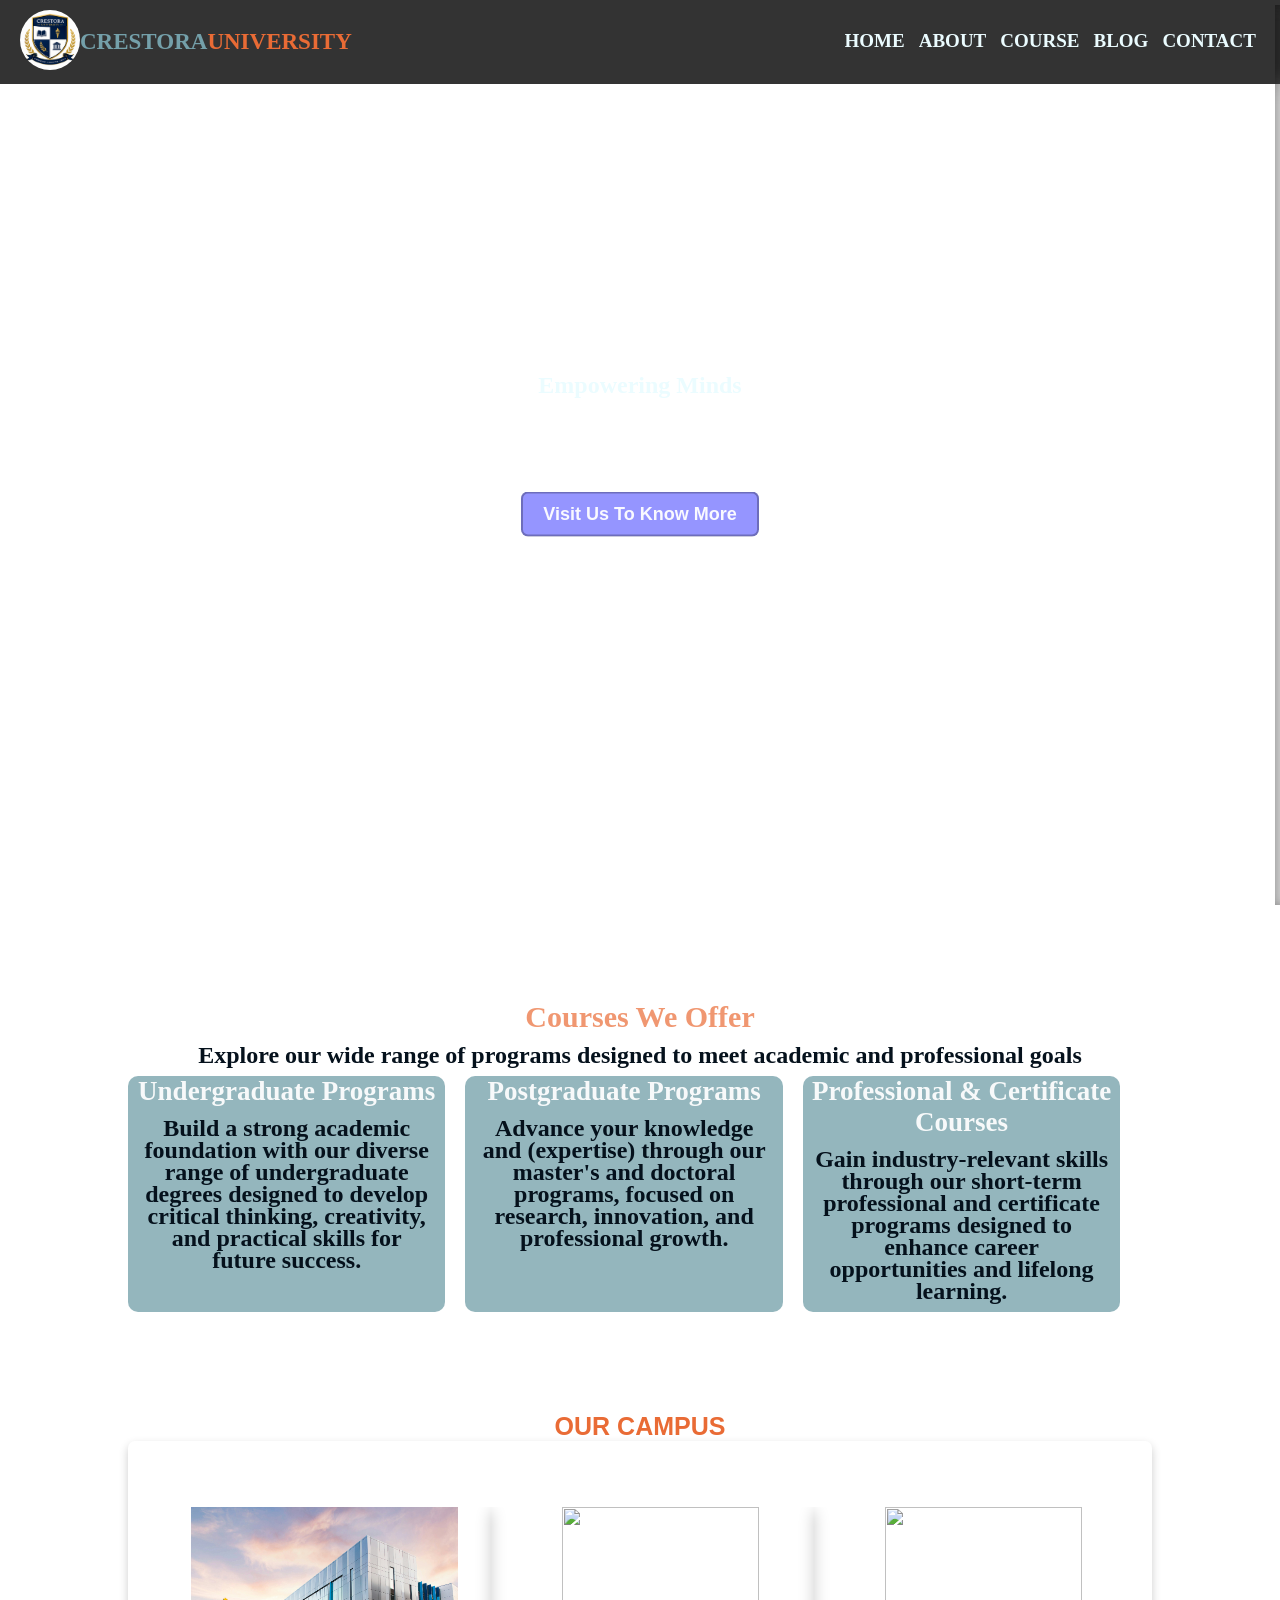
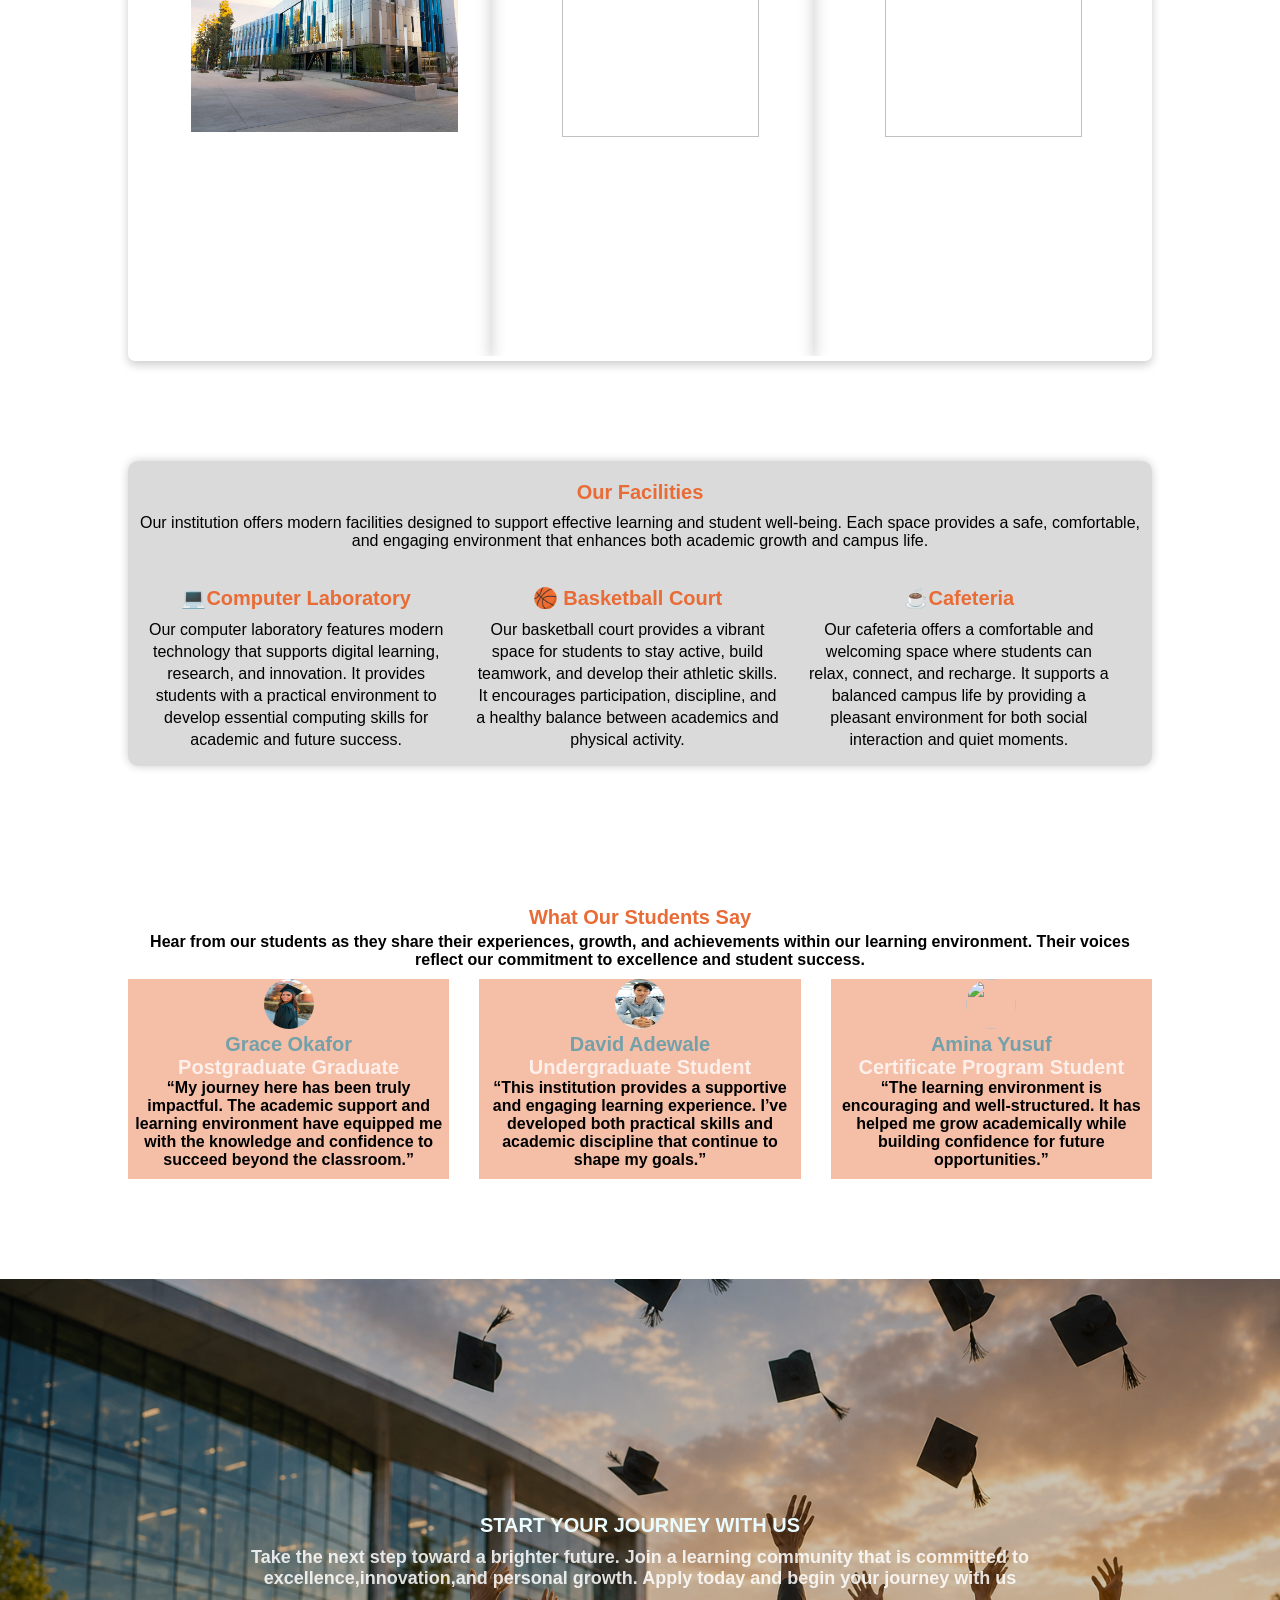
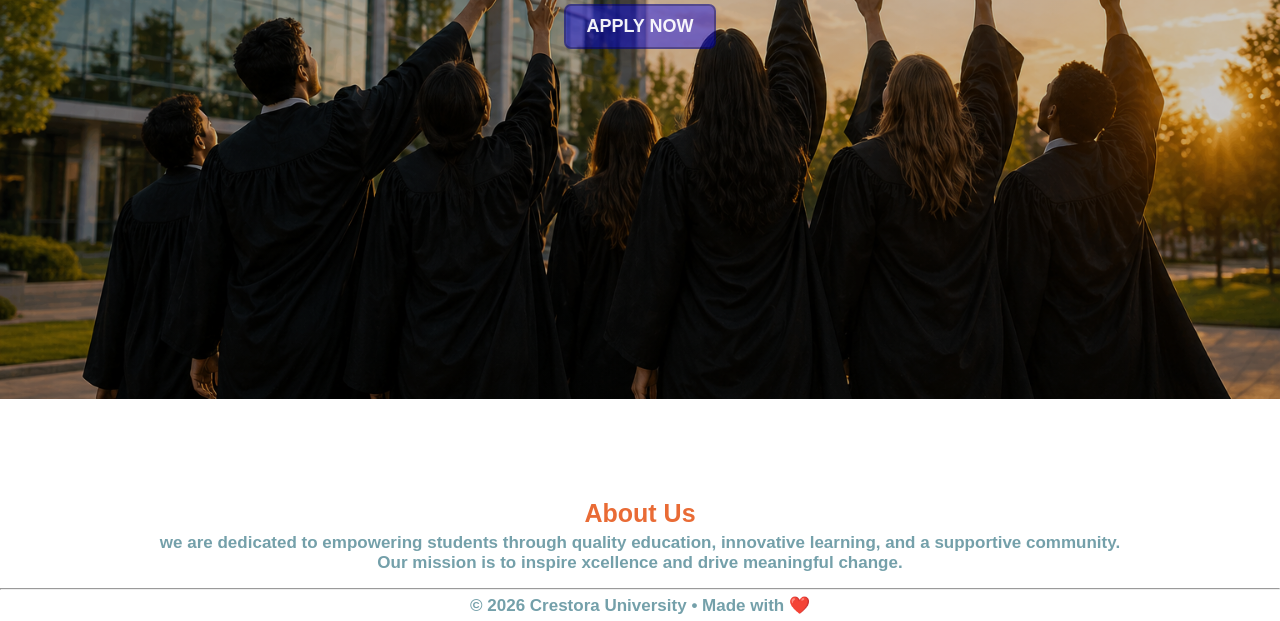
==== commit 454a6242: "finish another section" ====
--- a/index.html
+++ b/index.html
@@ -13,7 +13,7 @@
 
 <body>
 
-    <section class="Header anim">
+    <section class="Header">
         <nav>
             <a href="index.html"><img src="./crestora icon.png" alt=""></a>
             <span>CRESTORA</span>
--- a/index.css
+++ b/index.css
@@ -14,6 +14,7 @@
     background-position: center;
     background-repeat: no-repeat;
     background-size: cover;
+
 }
 
 nav {
@@ -22,7 +23,11 @@
     justify-content: space-between;
     align-items: center;
     padding: 10px 20px;
-
+    position: fixed;
+    z-index: 999;
+    background-color: rgba(0, 0, 0, 0.8);
+     
+   
 }
 
 nav img {
@@ -34,7 +39,7 @@
     text-decoration: none;
     color: #EBFCFF;
     font-family: 'Merriweather', serif;
-
+   
 }
 
 nav li {
@@ -42,6 +47,7 @@
     margin-right: 4px;
     font-size: 19px;
     font-weight: bolder;
+   
 }
 
 nav li::after {
@@ -66,6 +72,7 @@
     gap: 10px;
     list-style: none;
     align-items: center;
+    
 
 }
 
@@ -86,6 +93,7 @@
     display: flex;
     align-items: center;
     gap: 20px;
+    
 }
 
 .sidebar {
@@ -95,15 +103,17 @@
     flex-direction: column;
     top: 0;
     right: -250px;
+    padding: 0 20px;
+    margin: 5px;
     z-index: 2;
-    background-color: rgba(0, 0, 255, 0);
+    background-color: rgba(0, 0, 0, 0.2);
     display: flex;
     gap: 25px;
     justify-content: flex-start;
     align-items: flex-start;
     transition: 1s ease;
     backdrop-filter: blur(10px);
-    box-shadow: inset 0px 0px 10px rgba(0, 0, 0, 0.333);
+    box-shadow: inset 0px 0px 10px rgba(0, 0, 0, 0.3);
 }
 
 .sidebar.active {
@@ -112,7 +122,7 @@
 
 .fa-bars {
     display: none ! important;
-    color: white;
+    color: #E96B35;
 
 
 }
@@ -238,7 +248,7 @@
     margin: auto;
     text-align: center;
     padding: 15px;
-    background-image: linear-gradient(rgba(13, 72, 211, 0.002), rgba(13, 72, 211, 0.363)), url("./jane-last-4ZZaHCFXcRo-unsplash.jpg");
+    background-image: linear-gradient(rgba(0, 0, 0, 0.3)),  url("./jane-last-4ZZaHCFXcRo-unsplash.jpg");
     background-position: center;
     background-repeat: no-repeat;
     background-size: cover;
@@ -291,7 +301,7 @@
 .campus h2 {
     font-size: 26px;
     font-weight: bolder;
-    color: black;
+    color: white;
 }
 
 .campus p {
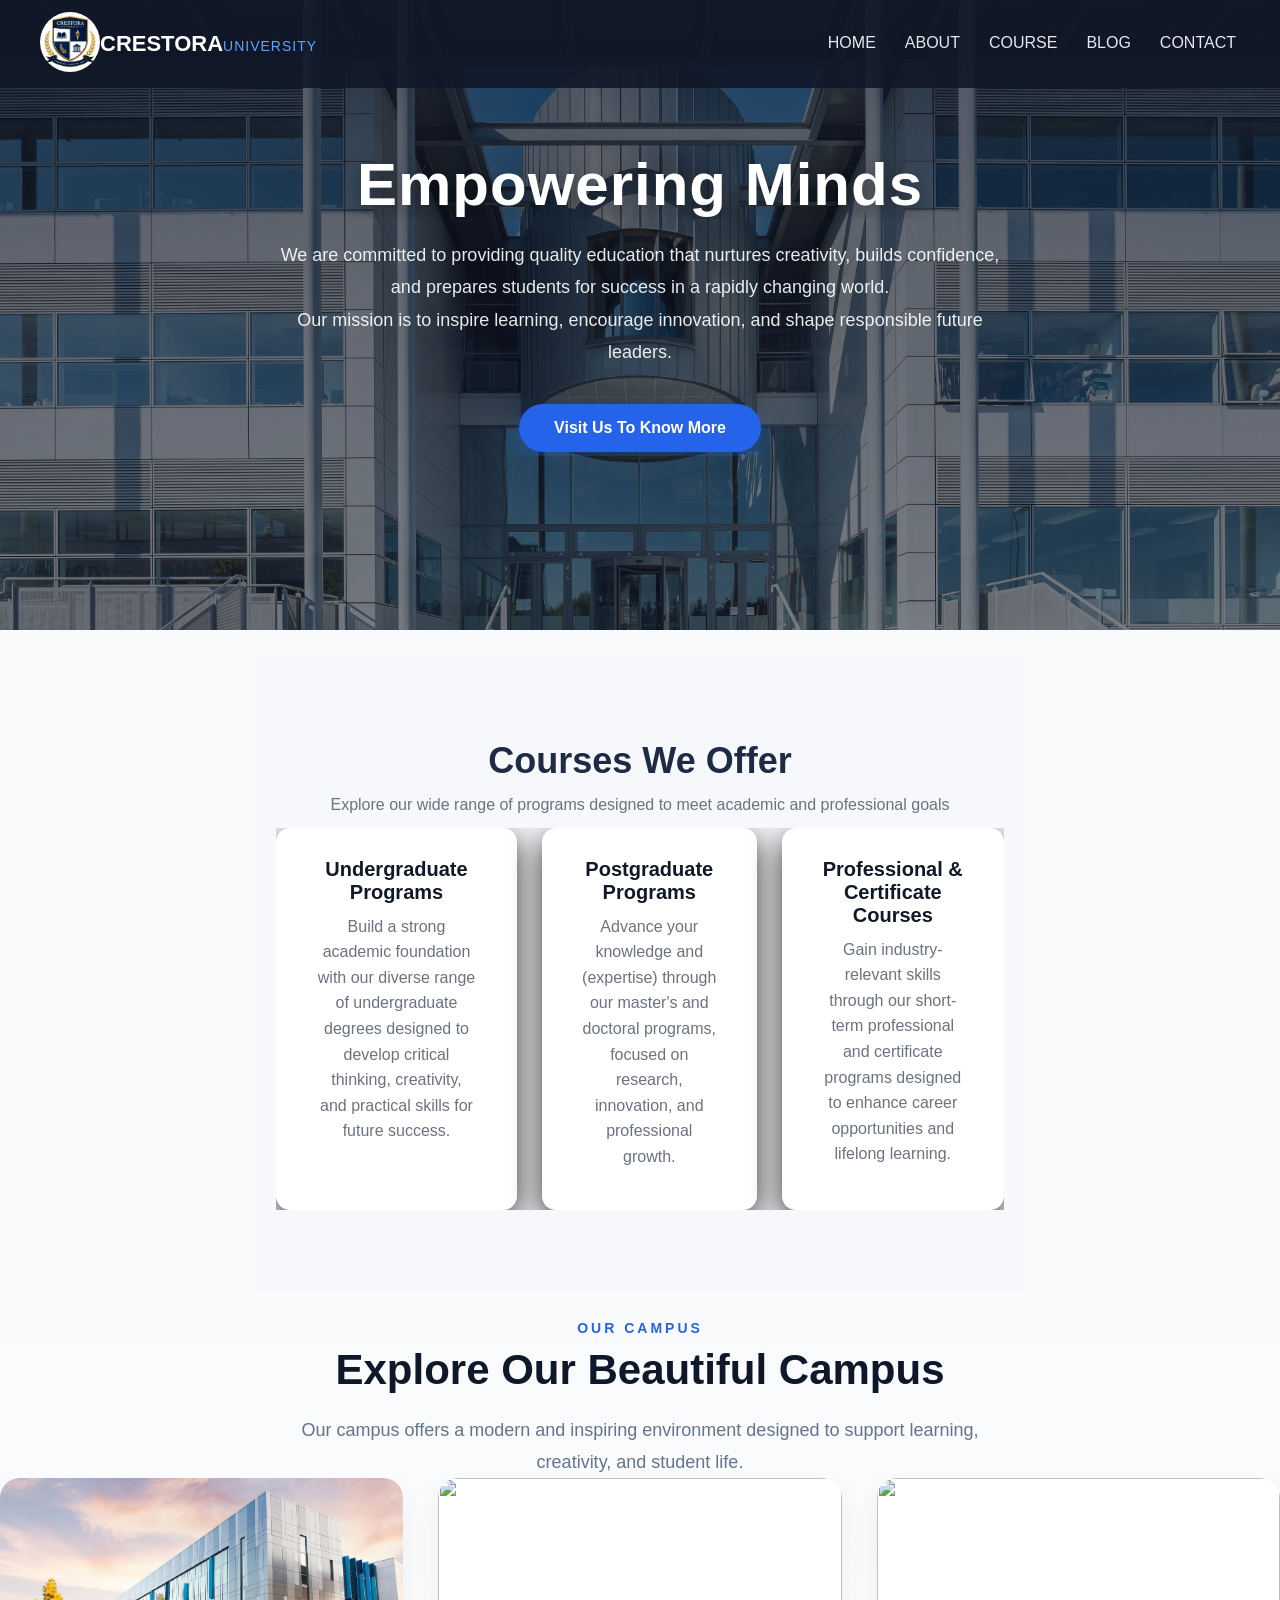
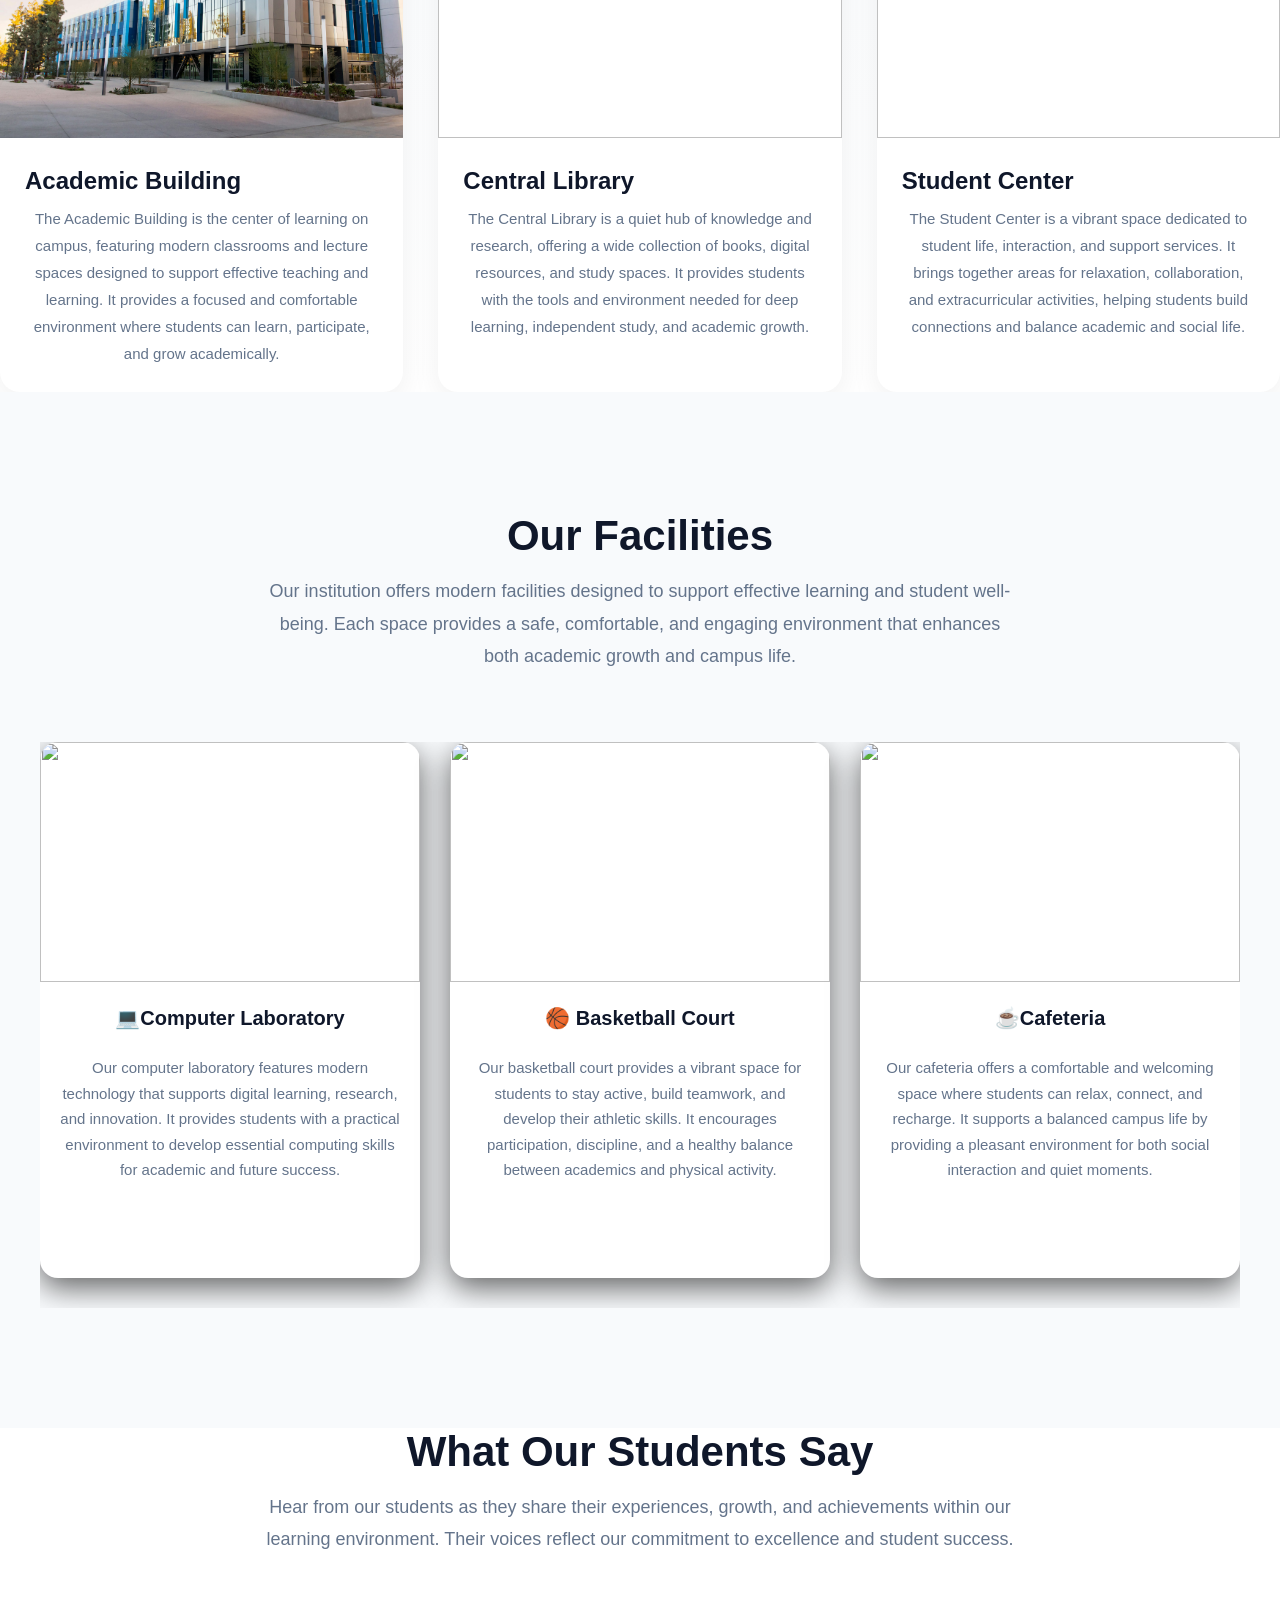
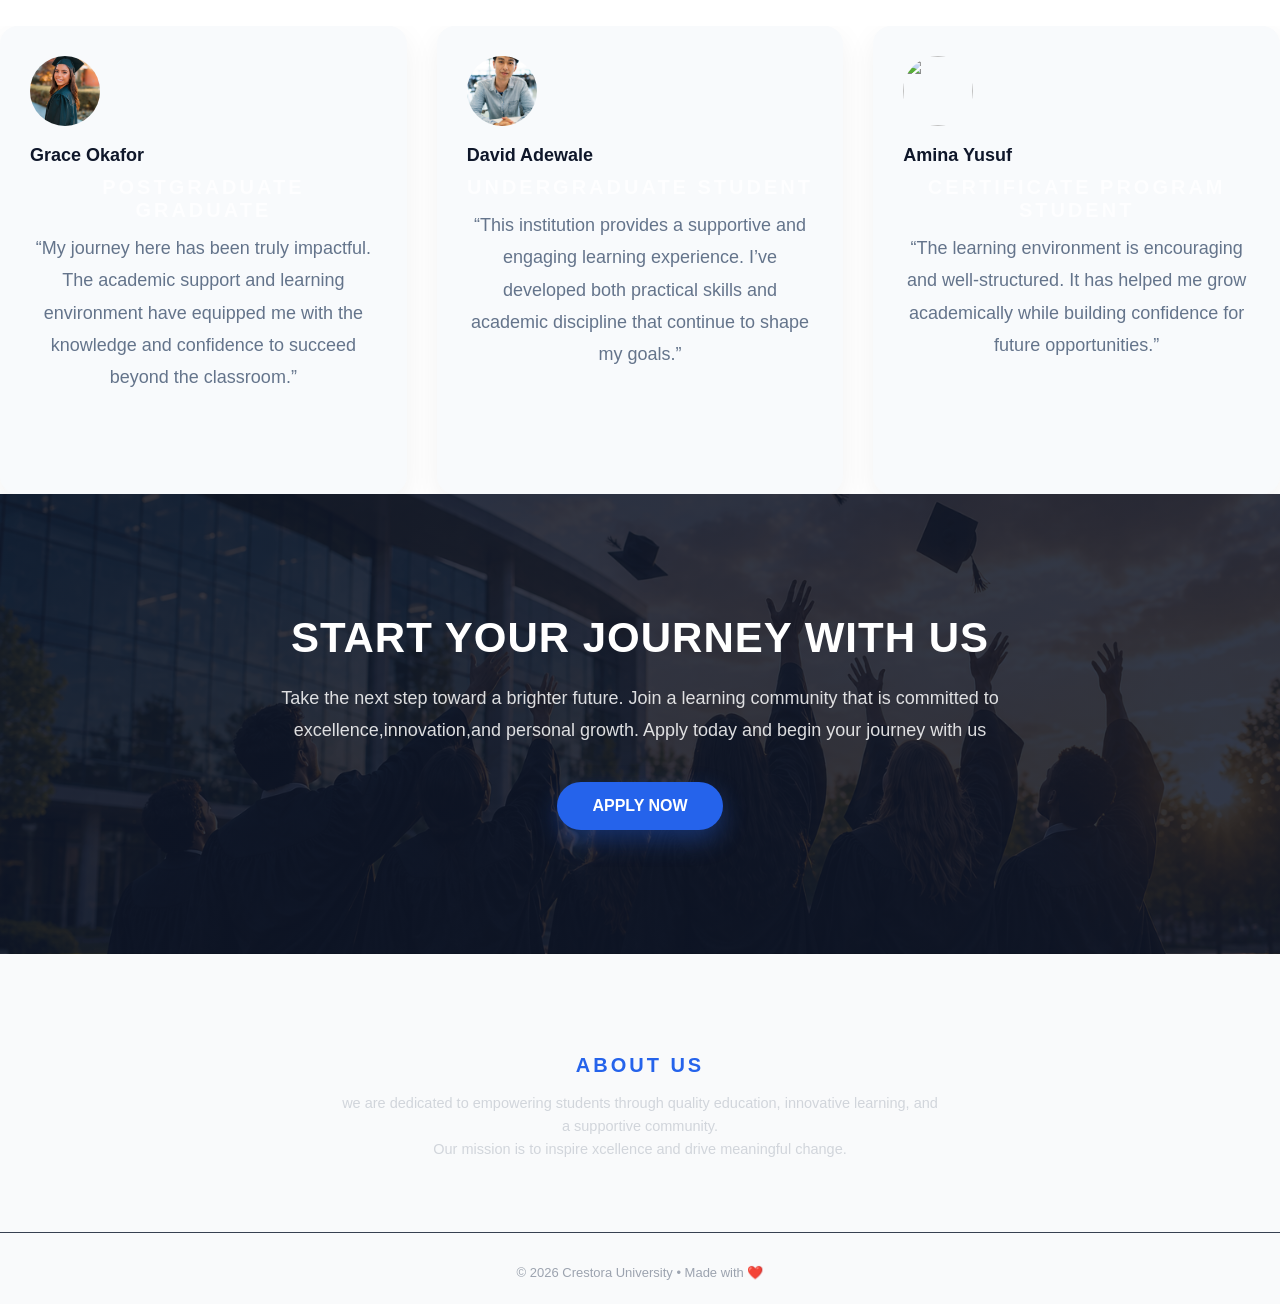
==== commit c503c28d: "finish another section" ====
--- a/index.html
+++ b/index.html
@@ -199,7 +199,7 @@
 <section class="cta">
     <h3>START YOUR JOURNEY WITH US </h3>
     <p>Take the next step toward a brighter future. Join a learning community that is committed to excellence,innovation,and personal growth. Apply today and begin your journey with us</p>
-    <a href="" class="hero-btn">APPLY NOW</a>
+    <a href="Apply.html" class="hero-btn">APPLY NOW</a>
 </section>
 
 <!----- FOOTER ----->
--- a/index.css
+++ b/index.css
@@ -6,13 +6,16 @@
     overflow-x: hidden;
 }
 
+body {
+    background-color: #f8f9fbc1;
+
+}
+
 .Header {
-    min-height: 100vh;
-    width: 100%;
-    background-image: linear-gradient(rgba(4, 4, 208, 0.144)),
-  url("./jane-last-4ZZaHCFXcRo-unsplash.jpg" ) ;
+    height: 70vh;
+    background-image: linear-gradient(rgba(15, 23, 42,.70), rgba(15, 23, 42, .55)),
+        url("./jane-last-4ZZaHCFXcRo-unsplash.jpg");
     background-position: center;
-    background-repeat: no-repeat;
     background-size: cover;
 
 }
@@ -22,12 +25,10 @@
     display: flex;
     justify-content: space-between;
     align-items: center;
-    padding: 10px 20px;
+    padding: 12px 40px;
     position: fixed;
     z-index: 999;
-    background-color: rgba(0, 0, 0, 0.8);
-     
-   
+    background-color: rgba(17, 24, 39, 0.9);
 }
 
 nav img {
@@ -37,80 +38,85 @@
 
 nav a {
     text-decoration: none;
-    color: #EBFCFF;
-    font-family: 'Merriweather', serif;
-   
+    color: #e5e7eb;
+    font-family: 'Poppins', sans-serif;
+}
+
+nav a:hover {
+    color: #60a5fa;
 }
 
 nav li {
     list-style: none;
     margin-right: 4px;
-    font-size: 19px;
-    font-weight: bolder;
-   
+    font-size: 16px;
+    font-weight: 500;
+
 }
 
 nav li::after {
     content: '';
     width: 0%;
     display: block;
-    background: rgba(0, 0, 255, 0.676);
-
     height: 2px;
-    transition: 2s;
+    transition: 0.3s ease;
     margin: auto;
 }
 
 nav li:hover::after {
     width: 100%;
-    background: #ef4e09;
+    background: #60a5fa;
 
 }
 
 .nav-menu {
     display: flex;
-    gap: 10px;
+    gap: 25px;
     list-style: none;
     align-items: center;
-    
+
 
 }
 
 nav span {
     font-size: 23px;
     font-weight: bolder;
-    color: #74A0AA;
+    color: #ffffff;
     margin-right: auto;
-    font-family: 'Merriweather', serif;
+    font-family: 'Poppins', sans-serif;
+    font-size: 22px;
+    font-weight: 700;
 }
 
 nav span::after {
     content: 'UNIVERSITY';
-    color: #E96B35;
+    color: #60a5fa;
+    font-size: 14px;
+    font-weight: 500;
+    letter-spacing: 1px;
 }
 
 .nav-links {
     display: flex;
     align-items: center;
     gap: 20px;
-    
+
 }
 
 .sidebar {
     position: fixed;
-    width: 250px;
+    width: 280px;
     height: 100vh;
     flex-direction: column;
     top: 0;
-    right: -250px;
-    padding: 0 20px;
+    right: -100%;
+    padding: 80px 25px;
     margin: 5px;
-    z-index: 2;
-    background-color: rgba(0, 0, 0, 0.2);
+    z-index: 1000;
+    background: rgba(17, 24, 39, 0.95);
     display: flex;
-    gap: 25px;
-    justify-content: flex-start;
-    align-items: flex-start;
+    flex-direction: column;
+    gap: 20px;
     transition: 1s ease;
     backdrop-filter: blur(10px);
     box-shadow: inset 0px 0px 10px rgba(0, 0, 0, 0.3);
@@ -122,157 +128,187 @@
 
 .fa-bars {
     display: none ! important;
-    color: #E96B35;
-
-
+    color: #ffffff;
+    cursor: pointer;
+    font-size: 28px;
+    transition: 0.3s ease;
+}
+.fa-bars:hover{
+    color: #3b82f6;
+    transform: scale(1.1);
 }
 
 .fa-x {
-    color: white;
+    color: #ffffff;
+    position: absolute;
+    top: 20px;
+    right: 20px;
+    transition: 0.3s ease;
+    cursor: pointer;
+}
+.fa-x:hover{
+    color: #ef4444;
+    transform: rotate(90deg);
 }
 
 .text-box {
-    width: 90%;
-    color: white;
-    position: absolute;
-    top: 50%;
-    left: 50%;
-    transform: translate(-50%, -50%);
-    text-align: center;
+    max-width: 900px;
+    text-align: center;
+    margin: auto;
+    padding-top: 150px;
+    
 }
 
 .text-box h1 {
-    margin: 12px 56px;
-    font-weight: bolder;
-    font-family: Cambria, Cochin, Georgia, Times, 'Times New Roman', serif;
-    color: #EBFCFF;
+    margin-bottom: 20px;
+    font-weight: 800;
+    font-size: 60px;
+    font-family: 'Poppins', sans-serif;
+    color: #ffffff;
     animation-delay: 0.5s;
-
+    letter-spacing: 1px;
+    text-shadow: 0 5px 20px rgba(0,0,0,0.4);
 }
 
 .text-box p {
-    margin: 12px 35px;
-    font-size: 20px;
-    font-weight: bolder;
-    font-family: 'Merriweather', serif;
+    margin:0 auto 35px;
+    max-width: 750px;
+    font-size: 18px;
+    font-weight: 400;
+    color: rgba(255,255,255,0.9);
+    line-height: 1.8;
+    font-family: 'Inter', sans-serif;
     animation-delay: 1s;
 }
-.text-box a{
+
+.text-box a {
     animation-delay: 1.5s;
 }
 
 .hero-btn {
     display: inline-block;
     text-decoration: none;
-    padding: 10px 20px;
-    font-size: 18px;
-    font-weight: bold;
-    font-family: 'Gill Sans', 'Gill Sans MT', Calibri, 'Trebuchet MS', sans-serif;
-    position: relative;
-    background-color: rgba(0, 0, 255, 0.416);
-    border: 2px solid rgba(0, 0, 0, 0.267);
-    border-radius: 7px;
-    color: rgba(255, 255, 255, 0.941);
-
+    padding: 15px 35px;
+    font-size: 16px;
+    font-weight: 600;
+    font-family: 'Poppins', sans-serif;
+    background: #2563EB;
+    color: #ffffff;
+    border: none;
+    border-radius: 50px;
+    box-shadow: 0 10px 25px rgba(37,99,235,0.35);
+    transition: 0.3s ease;
 }
 
 .hero-btn:hover {
-    background: #E96B35;
+    background: #1D4ED8;
+    transform: translateY(-4px);
     cursor: pointer;
-    transition: 0.5s ease;
-animation-delay: 2s;
+    animation-delay: 0.3s ease;
 
 }
 
 /* -----> COURSES WE OFFER-----> */
 .course {
-    width: 80%;
-    margin: 100px auto;
-    text-align: center;
-
+    width: 60%;
+    margin: 30px auto;
+    text-align: center;
+    padding: 80px 20px;
+    height: 100%;
+    background-color: #f7f8fb;
 }
 
 .course h2 {
-    font-size: 30px;
-    font-family: 'Merriweather', serif;
-    font-weight: bolder;
-    color: #e96b35b3;
-    animation-delay: 1.5s;
-   
+    font-family: 'Poppins', sans-serif;
+    font-size: 36px;
+    font-weight: 700;
+    color: #1f2a44;
+    animation-delay: 0.1s;
+
 }
 
 
 .course h3 {
-    font-family: 'Merriweather', serif;
-    font-size: 27px;
-    color: rgba(255, 255, 255, 0.922);
+    font-family: 'Poppins', sans-serif;
+    font-size: 20px;
+    color: #111827;
 }
 
 .course p {
-    color: rgb(5, 17, 28);
-    font-size: 24px;
-    font-weight: bold;
-    line-height: 22px;
-    font-family: 'Merriweather', serif;
+    color: #6b7280;
+    font-size: 16px;
+    font-weight: 400;
+    line-height: 1.6;
+    font-family: 'Poppins', sans-serif;
     padding: 10px;
-    animation-delay: 2.5s;
-
-    
+    animation-delay: 0.2s;
 }
 
 .row {
     display: flex;
-    gap: 20px;
-
-}
-.row div{
-    animation-delay: 3.5s;
+    gap: 25px;
+    justify-content: center;
+    flex: wrap;
 }
 
 .course-col {
-    flex-basis: 31%;
-    background: #74a0aac4;
-    border-radius: 10px;
-    font-size: 18px;
-    font-weight: bold;
-    text-align: center;
+    background: #ffffff;
+    border-radius: 14px;
+    padding: 30px;
+    box-shadow: 0 10px 30px rgba(0, 0, 0, 0.8);
     animation-delay: 5s;
-
-}
-
+    transition: 0.3s ease;
+}
+
+.course-col:hover {
+    transform: translateY(-8px);
+    box-shadow: 0 15px 40px rgba(0, 0, 0, 0.12);
+}
+
+.course-col:nth-child(1) {
+    animation-delay: 0.1s;
+}
+
+.course-col:nth-child(2) {
+    animation-delay: 0.2s;
+}
+
+.course-col:nth-child(3) {
+    animation-delay: 0.3s;
+}
 
 
 /* <----- OUR CAMPUS -----> */
 .campus {
-    width: 80%;
-    margin: auto;
-    text-align: center;
-    padding: 15px;
-    background-image: linear-gradient(rgba(0, 0, 0, 0.3)),  url("./jane-last-4ZZaHCFXcRo-unsplash.jpg");
-    background-position: center;
-    background-repeat: no-repeat;
-    background-size: cover;
-    box-shadow: 0 4px 10px rgba(0, 0, 0, 0.2);
-    border-radius: 7px;
-    padding-bottom: 5px;
+    background:linear-gradient(
+     to bottom,
+   #f8fafc,
+   #ffffff
+      );
 }
 
 .campus-col {
-    box-shadow: 0 4px 15px rgba(0, 0, 0, 0.2);
-    padding-left: 15px;
-    transition: 0.5s ease;
+    box-shadow: 0 10px 30px rgba(0, 0, 0, 0.06);
+    overflow: hidden;
+    transition: .4s ease;
+    background: #ffffff;
+    border-radius: 20px; 
+}
+.campus-col:hover{
+transform: translateY(-10px);
+box-shadow: 0 20px 50px rgba(0, 0, 0, 0.12);
 }
 
 .campus-col img {
-    width: 80%;
-    height: 230px;
-    gap: 16px;
-    padding-bottom: 5px;
+    width: 100%;
+    height: 260px;
+    object-fit: cover;
 }
 
 .row-2 {
-    display: flex;
-    justify-content: space-evenly;
+    display: grid;
+    grid-template-columns:repeat(3,1fr);
+    gap: 35px;
 }
 
 .row-2 img {
@@ -285,69 +321,115 @@
 }
 
 h4 {
+    text-align: center;
+    color: #2563eb;
+    font-size: 14px;
+    font-weight: 700;
+    font-family: 'Poppins',sans-serif;
+    letter-spacing: 3px;
+    text-transform: uppercase;
+}
+
+.campus h3 {
+    color: #0f172a;
+    font-size: 42px;
+    font-weight: 800;
+    font-family: 'Poppins', sans-serif;
+    margin-top: 10px;
+    text-align: center;
+    margin-bottom: 20px;
+}
+
+.campus-col h2 {
+    font-size: 24px;
+    font-weight: 700;
+    color: #0f172a;
+    padding: 25px 25px 10px;
+    font-family: 'Poppins',sans-serif ;
+}
+
+.campus p{
+    max-width: 700px;
     margin: auto;
     text-align: center;
-    color: #E96B35;
-    font-size: 25px;
-}
-
-.campus h3 {
-    color: white;
-    font-size: 25px;
-    font-weight: bolder;
-    font-family: 'Merriweather', serif;
-}
-
-.campus h2 {
-    font-size: 26px;
-    font-weight: bolder;
-    color: white;
-}
-
-.campus p {
-    font-size: 20px;
-    font-weight: bolder;
-    color: rgba(255, 255, 255, 0.945);
-    font-family: 'Merriweather', serif;
-    ;
+    font-size: 18px;
+    font-weight: 400;
+    color:#64748b;
+    font-family: 'Inter', sans-serif;
+    line-height: 1.8;
+    /* margin-bottom: 50px; */
+}
+.campus-col p{
+    font-family: 'Poppins',sans-serif;
+    font-size: 15px;
+    font-weight: 400;
+    line-height: 1.8;
+    color: #64748b;
+    padding: 0 25px 25px;
 }
 
 /* <-----OUR FACILITIES -----> */
 .facilities {
-    width: 80%;
-    margin: 100px auto;
-    text-align: center;
-    padding-top: 20px;
-    box-shadow: 0 0 10px rgba(0, 0, 0, 0.2);
-    border-radius: 10px;
-    background-color: rgba(0, 0, 0, 0.144);
+    padding: 120px 40px;
+    background: #f8fafc ;
 }
 
 .row-3 {
-    display: flex;
-    gap: 25px;
-    margin: 15px;
+    display: grid;
+    grid-template-columns: repeat(3, 1fr);
+    gap: 30px;
 }
 
 .facilities-col {
-    width: 100%;
-    line-height: 22px;
-}
-
-.facilities-col h3 {
-    margin-bottom: 10px;
+    background: #ffffff;
+    border-radius: 18px;
+    overflow: hidden;
+    box-shadow: 0 10px 30px rgba(0, 0, 0, 0.6);
+    transition: 0.3s ease;
+}
+.facilities-col:hover{
+    transform: translateY(-8px);
+    box-shadow: 0 20px 45px rgba(0, 0, 0, 0.12);
 }
 
 .facilities h3 {
-    margin-bottom: 10px;
-    font-size: 20px;
-    color: #E96B35;
+    text-align: center;
+    margin-bottom: 15px;
+    font-size: 42px;
+    font-weight: 800;
+    font-family: 'Poppins',sans-serif;
+    color: #0f172a;
+
+}
+.facilities p{
+    max-width: 750px;
+    margin: auto;
+    text-align: center;
+    font-size: 18px;
+    font-family: 'Poppins',sans-serif;
+    line-height: 1.8;
+    color: #64748b;
+    margin-bottom: 70px;
 }
 
 .facilities-col img {
     width: 100%;
-    margin-bottom: 15px;
-    transition: 0.5s ease;
+    height: 240px;
+    object-fit: cover;
+}
+.facilities-col h3{
+    font-size: 20px;
+    font-weight: 700;
+    color: #0f172a;
+    font-family: 'Poppins', sans-serif;
+    padding:  20px 20px 10px;
+}
+.facilities-col p{
+    font-size: 15px;
+    line-height: 1.7;
+    color: #64748b;
+    font-family: 'Inter', sans-serif;
+    padding:  0 20px 25px;
 }
 
 .facilities-col img:hover {
@@ -357,31 +439,48 @@
 
 /* <-----TESTIMONIALS -----> */
 .testimonial {
-    width: 80%;
-    margin: auto;
-    padding-top: 40px;
-    text-align: center;
+    background: #ffffff;
+    /* padding: 120px 40px; */
+
 }
 
 .row-4 {
-    display: flex;
+    display: grid;
+    grid-template-columns: repeat(3, 1fr);
     gap: 30px;
 }
 
 .testimonial-col {
-    width: 100%;
-    background-color: #e96b356f;
+    background-color: #f8fafc;
+    padding: 30px;
+    border-radius: 18px;
+    box-shadow: 0 10px 30px rgba(0, 0, 0, 0.06);
+    transition: 0.3s ease;
+}
+.testimonial-col:hover{
+    box-shadow: 0 20px 50px rgba(0, 0, 0, 0.12);
+    transform: translateY(-8px);
 }
 
 .testimonial-col img {
-    width: 50px;
-    height: 50px;
-    text-align: left;
+    width: 70px;
+    height: 70px;
     border-radius: 50%;
-}
-
-.fa-star {
-    color: #E96B35;
+    object-fit: cover;
+    margin-bottom: 15px;
+}
+.role{
+    font-size: 13px;
+    color:#2563eb;
+     font-weight: 600;
+    margin: 10px 0;
+    font-family: 'Inter', sans-serif;
+}
+
+.testimonial-col i {
+    color: #f59e0b;
+    font-size: 14px;
+    margin-right: 2p;
 }
 
 .testimonial-col h4 {
@@ -391,53 +490,71 @@
 }
 
 .testimonial-col h2 {
-    font-weight: bold;
-    color: #74A0AA;
-    font-size: 20px;
+    font-weight: 700;
+    color: #0f172a;
+    font-size: 18px;
+    font-family: 'Poppins', sans-serif;
+    margin-bottom: 5px;
+}
+.testimonial-col p{
+    font-size: 14px;
+    line-height: 1.7;
+    color: #64748b;
+    font-family: 'Inter', sans-serif;
+    margin-top: 10px;
 }
 
 
 .testimonial p {
-    font-weight: 600;
-    margin-bottom: 10px;
+    text-align: center;
+    font-size: 18px;
+    max-width: 750px;
+    margin: auto;
+    margin-bottom: 70px;
+    font-family: 'Inter',sans-serif;
+    color: #64748b;
+    line-height: 1.8;
+
 }
 
 .testimonial h3 {
-    color: #E96B35;
-    font-weight: bold;
-    margin-bottom: 4px;
-    font-size: 20px;
+    text-align: center;
+    color: #0f172a;
+    font-weight: 800;
+    font-family: 'Poppins', sans-serif;
+    margin-bottom: 15px;
+    font-size: 42px;
 }
 
 
 /* <----- CALL TO ACTION -----> */
 .cta {
-    width: 100%;
-    height: 80vh;
-    margin: 100px auto;
-    padding: 16%;
-    text-align: center;
-    background-image: linear-gradient(rgba(0, 0, 0, 0.2), rgba(0, 0, 0, 0.2)), url(./graduation\ celebration.png);
+    margin-bottom: 100px;
+    padding: 120px 40px;
+    text-align: center;
+    background-image: linear-gradient(rgba(15, 23, 42, 0.85), rgba(15, 23, 42, 0.85)), url(./graduation\ celebration.png);
     background-size: cover;
-    background-repeat: no-repeat;
     background-position: center;
-    overflow: hidden;
 }
 
 .cta h3 {
-    color: #EBFCFF;
-    margin-bottom: -20px;
-    text-align: center;
-    padding: 30px;
-    font-size: 20px;
-    font-weight: bolder;
+    color: #ffffff;
+    margin-bottom: 20px;
+    font-size: 42px;
+    font-weight: 800;
+    font-family: 'Poppins', sans-serif;
+    letter-spacing: 1px;
 }
 
 .cta p {
-    color: rgba(255, 255, 255, 0.852);
+    color: rgba(255, 255, 255, 0.85);
     font-size: 18px;
-    font-weight: bold;
-    margin-bottom: 15px;
+    font-weight: 400;
+    line-height: 1.8;
+    font-family: 'Poppins', sans-serif;
+    max-width: 750px;
+    margin: auto;
+    margin-bottom: 35px;
 }
 
 /*<----- about us page -----> */
@@ -445,43 +562,58 @@
     width: 100%;
     height: 70vh;
     margin-bottom: 20px;
-    background-image: linear-gradient(rgba(0, 0, 0, 0.2), rgba(0, 0, 0, 0.2)), url(./graduation\ celebration.png);
+    background-image: linear-gradient(rgba(0, 0, 0, 0.65), rgba(0, 0, 0, 0.65)), url(./graduation\ celebration.png);
     background-position: center;
     background-size: cover;
     background-repeat: no-repeat;
+
 }
 
 .sub-Header h1 {
     margin-bottom: 200px;
+
 }
 
 .about-us {
-    width: 80%;
-    margin: auto;
+    background: #f7f8fb;
+    padding: 100px 40px;
+    animation-delay: 0.1s;
 }
 
 .row-5 {
     display: flex;
-    margin-bottom: 50px;
-    padding-left: 30px;
+    gap: 60px;
+    align-items: center;
+    justify-content: center;
+    flex-wrap: wrap;
 
 }
 
 .about-col1 {
-    margin-top: 10px;
+    flex: 1;
+    min-width: 300px;
+
 }
 
 .about-col1 h1 {
     margin-bottom: 20px;
-    animation-delay: 1s;
+    animation-delay: 0.1s ease;
+    color: #1f2a44;
+    font-size: 42px;
+    font-weight: 700;
+    font-family: 'Poppins', sans-serif;
+    line-height: 1.2;
+    animation-delay: 0.1s;
 }
 
 .about-col1 p {
-    margin-bottom: 20px;
-    font-family: 'Segoe UI', Tahoma, Geneva, Verdana, sans-serif;
-    font-size: 18px;
-    font-weight: bold;
-     animation-delay: 2s;
+    margin-bottom: 25px;
+    font-size: 16px;
+    font-weight: 400;
+    color: #4b5563;
+    font-family: 'Poppins', sans-serif;
+    line-height: 1.8;
+    animation-delay: 0.2s;
 }
 
 
@@ -489,274 +621,436 @@
     font-size: 20px;
     font-family: 'Trebuchet MS', 'Lucida Sans Unicode', 'Lucida Grande', 'Lucida Sans', Arial, sans-serif;
     font-weight: bolder;
-    animation-delay: 3s;
+    animation-delay: 0.3s;
+}
+
+.about-col {
+    flex: 1;
+    min-width: 300px;
 }
 
 .about-col img {
     width: 100%;
-     animation-delay: 4s;
-}
-
-.anim{
+    animation-delay: 0.2s;
+    border-radius: 16px;
+    box-shadow: 0 15px 40px rgba(0, 0, 0, 0.12);
+}
+
+.anim {
     opacity: 0;
     transform: translateY(30px);
     animation: moveup 0.5s linear forwards;
 }
 
-@keyframes moveup{
- 100%{
-    opacity: 1;
-    transform: translateY(0px);
- }
+@keyframes moveup {
+    100% {
+        opacity: 1;
+        transform: translateY(0px);
+    }
 }
 
 /*<---- MISSION-BOX */
 .mission-col {
-    flex-basis: 36%;
+    display: grid;
+    gap: 30px;
+    animation-delay: 0.3s;
+}
+
+.mvs {
+    background: #f7f8fb;
+    padding: 100px 40px;
+}
+
+.mission-box {
+    display: grid;
+    grid-template-columns: 1fr;
+    gap: 60px;
+    align-items: start;
+}
+
+.mission,
+.pat {
+    box-shadow: 0px 10px 25px rgba(0, 0, 0, 0.08);
+    background: #ffffff;
+    padding: 20px;
+}
+
+.mission h2,
+.pat h2 {
+    font-size: 22px;
+    font-weight: 700;
+    color: #1f2a44;
     display: flex;
-    text-align: center;
-    gap: 30px;
+    align-items: center;
+    gap: 10px;
+}
+
+.mission p,
+.pat p {
+    font-size: 15px;
+    font-weight: 400;
+    color: #4b5563;
+    line-height: 1.7;
+}
+
+/* <-----VISION_BOX-----> */
+
+.vision-col {
+    display: grid;
+    grid-template-columns: 1fr 1fr;
+    gap: 20px;
+    animation-delay: 0.3s ease;
+}
+
+.vision-col div {
+    box-shadow: 0px 10px 25px rgba(0, 0, 0, 0.08);
+    background: #ffffff;
     padding: 20px;
-    margin-bottom: 50px;
-    animation-delay: 5s;
-}
-.mission{
-    box-shadow: 4px 0px 10px rgba(0, 0, 0, 0.3);
-    background-color: #cccccc5c;
+    border-radius: 14px;
+    text-align: center;
+    transition: 0.3s ease;
+}
+
+.vision-col div:hover {
+    transform: translateY(-5px);
+}
+
+.vision-col h2 {
+    color: #3b82f6;
+    font-size: 28px;
+    font-weight: 700;
+}
+
+.vision-col p {
+    font-size: 14px;
+    color: #6b7280;
+}
+
+/* <----- STAT-BOX */
+.stats-box {
+    margin-top: 60px;
+}
+
+.stats {
+    display: grid;
+    grid-template-columns: 1fr 1fr;
+    gap: 20px;
+    animation-delay: 0.3s ease;
+}
+
+.stats div {
+    box-shadow: 0px 10px 25px rgba(0, 0, 0, 0.06);
+    background: #ffffff;
     padding: 20px;
-
-}
-.mission h2{
-    margin: 10px 0;
-}
-
-.mission p{
-    margin: 10px 0;
-}
-.pat{
-     box-shadow: 0px 0px 2px rgba(0, 0, 0, 0.3);
-     background-color: #cccccc5c;
-     padding: 20px;
-
-}
-
-.pat h2{
-    margin: 10px 0;
-
-}
-.pat p{
-    margin: 10px 0;
-    font-size: 17px;
-
-}
-
-/* <-----VISION_BOX-----> */
-
-.vision-col {
-    margin-bottom: 50px;
-    display: flex;
-    text-align: center;
-    justify-content: center;
-    gap: 50px;
-    animation-delay: 6.5s;
-}
-.vision-col div{
-     box-shadow: 0px 0px 2px rgba(0, 0, 0, 0.3);
-     background-color: #cccccc5c;
-     padding: 20px;
-}
-.vision-col h2{
-color: rgba(0, 0, 255, 0.422);
-}
-
-/* <----- STAT-BOX */
-.stats-box .stats {
-    display: flex;
-    gap: 30px;
-    text-align: center;
-    margin-bottom: 100px;
-    animation-delay: 9s;
-}
-.stat{
-    animation-delay:8s ;
-}
-.stats div{
-   box-shadow: 4px 0px 10px rgba(0, 0, 0, 0.3);
-    background-color: #cccccc5c;
-    padding: 20px;
-}
-
-.stats-box h2 {
-    text-align: center;
-    margin-bottom: 20px;
+    border-radius: 14px;
+}
+
+.stat h2 {
+    font-size: 32px;
+    font-weight: 700;
+    margin-bottom: 30px;
+    color: #1f2a44;
+    text-align: center;
+
+}
+
+.stats h3 {
+    font-size: 16px;
+    font-weight: 600;
+    color: #111827;
+    margin-bottom: 10px;
+}
+
+.stats p {
+    font-size: 14px;
+    color: #6b7280;
+    line-height: 1.6;
 }
 
 
 
 /*<----- BLOG CONTENT -----> */
 .blog {
-    width: 70%;
-    margin: auto;
-    text-align: center;
+    background: #f7f8fb;
+    padding: 80px 40px;
 }
 
 .row-6 {
-    margin-bottom: 100px;
-    margin: auto;
     display: flex;
-    gap: 30px;
+    gap: 50px;
+    align-items: flex-start;
+    flex-wrap: wrap;
+}
+
+.comment-section {
+    background: #f7f8fb;
+    padding: 80px 20px;
 }
 
 .comment-box {
+    max-width: 500px;
+    margin: 0 auto;
+    box-shadow: 0px 6px 20px rgba(0, 0, 0, 0.6);
+    padding: 20px;
+    /* animation-delay: 5s; */
+    background: #ffffff;
+    border-radius: 16px;
+    box-shadow: 0 15px 40px rgba(0, 0, 0, 0.08);
+
+}
+
+.comment-box h2 {
+    text-align: center;
+    font-size: 24px;
+    font-weight: 700;
+    color: #1f2a44;
+    margin-bottom: 20px;
+}
+
+.comment-box input,
+.comment-box textarea {
     width: 100%;
-    margin: 100px 0;
-    box-shadow: 0px 6px 20px rgba(0, 0, 0, 0.21);
-    padding: 20px;
-    animation-delay: 5s;
-}
-
-.comment-box h2 {
-    text-align: center;
-}
-
-.comment-box input{
-    padding: 10px;
+    padding: 12px 15px;
     font-size: 15px;
-    font-weight: bold;
+    font-family: 'Inter', sans-serif;
     outline: none;
-    background: #f0f0f0;
-    width: 80%;
-    margin: 10px 0;
-    border: 1px solid #ccc;
+    margin-bottom: 15px;
+    border: 1px solid #e5e7eb;
+    border-radius: 10px;
+    transition: 0.3s ease;
+}
+
+.comment-box input:focus,
+.comment-box textarea:focus {
+    border-color: #3b82f6;
+    box-shadow: 0 0 0 3px rgba(59, 130, 246, 0.15);
 }
 
 .comment-box textarea {
-    width: 80%;
-    padding: 60px;
-    font-size: 15px;
-    font-weight: bold;
-    outline: none;
-    background: #f0f0f0;
-    margin: 10px 0;
-    border: 1px solid #ccc;
-}
-
-.text-box h1{
-    animation-delay: 0.5s;
-}
+    min-height: 120px;
+    resize: none;
+}
+
 
 .blog-left {
-    flex-basis: 70%;
+    flex: 2;
+    min-width: 300px;
+    background: #ffffff;
+    padding: 30px;
+    border-radius: 16px;
+    box-shadow: 0 15px 40px rgba(0, 0, 0, 0.08);
+    animation-delay: 0.1s;
 }
 
 .blog-left img {
     width: 100%;
-    max-width: 400px;
-    animation-delay: 1.5s;
+    margin-bottom: 20px;
+    box-shadow: 0 10px 25px rgba(0, 0, 0, 0.10);
+    animation-delay: 0.2s;
+    border-radius: 14px;
 }
 
 .blog-left h2 {
-    color: #e96b35c4;
-    margin: 15px;
+    color: #1f2a44;
+    margin-bottom: 20px;
     animation-delay: 2.5s;
+    font-size: 28px;
+    font-weight: 700;
+    font-family: 'Poppins', sans-serif;
+    line-height: 1.3;
+    animation-delay: 0.3s;
 }
 
 .blog-left p {
-    margin: 10px 0;
-    font-family: 'Segoe UI', Tahoma, Geneva, Verdana, sans-serif;
-    font-weight: bold;
-    animation-delay: 3.5s;
+    margin-bottom: 15px;
+    font-family: 'Poppins', sans-serif;
+    font-weight: 400;
+    font-size: 16px;
+    animation-delay: 0.4s;
+    color: #4b5563;
+    line-height: 1.8;
 }
 
 .blog-right {
-    flex-basis: 30%;
-    margin-bottom: 50px;
- animation-delay: 6s;
+    flex: 1;
+    min-width: 280px;
+    background: #ffffff;
+    padding: 25px;
+    border-radius: 16px;
+    animation-delay: 0.2s;
+    box-shadow: 0 15px 40px rgba(0, 0, 0, 0.08);
+
+}
+
+.blog-right span:first-child {
+    font-size: 15px;
+    font-weight: 500;
+    color: #374151;
+}
+
+.blog-right span:last-child {
+    font-size: 14px;
+    font-weight: 600;
+    color: #3b82f6;
 }
 
 .blog-right div {
     display: flex;
     justify-content: space-between;
-    margin: 30px 0;
-    padding: 3px 0;
-    box-shadow: 3px 0px 10px rgba(0, 0, 0, 0.21);
+    padding: 12px 0;
+    border-bottom: 1px solid #e5e7eb;
+}
+
+.blog-right div:hover {
+    background: #f3f4f6;
+    border-radius: 10px;
+    padding-left: 10px;
+    transition: 0.3s ease;
+}
+
+.blog-right div:nth-child(1) {
+    animation-delay: 0.1s;
+}
+
+.blog-right div:nth-child(2) {
+    animation-delay: 0.2s;
+}
+
+.blog-right div:nth-child(3) {
+    animation-delay: 0.3s;
+}
+
+.blog-right div:nth-child(4) {
+    animation-delay: 0.4s;
 }
 
 .blog-right h3 {
-    text-align: center;
-    background-color: #e96b35ca;
-    color: white;
-    padding: 10px;
-    margin: 15px;
+    color: #1f2a44;
+    margin-bottom: 15px;
+    font-size: 20px;
+    font-weight: 700;
 }
 
 
 /* <----- Contact us page -----> */
 
 .location {
-    width: 80%;
-    margin: auto;
+    background: #f7f8fb;
+    padding: 80px 40px;
 }
 
 iframe {
     width: 100%;
+    height: 400px;
+    border-radius: 16px;
+    margin-top: 30px;
+    box-shadow: 0 15px 40px rgba(0, 0, 0, 0.10);
 }
 
 .contact {
-    width: 80%;
-    margin: auto;
+    padding: 60px 40px;
 }
 
 .row-7 {
-    width: 80%;
     display: flex;
-    justify-content: space-between;
     gap: 40px;
-    margin: 50px 0px;
-
+    flex-wrap: wrap;
+}
+
+.contact-left {
+    flex: 1;
+    min-width: 300px;
 }
 
 .contact-left div {
-    flex-basis: 50%;
+    display: flex;
+    align-items: flex-start;
     font-size: 17px;
-    margin: 20px 0;
-    gap: 5px;
-    display: flex;
-    box-shadow: 2px 0px 10px rgba(0, 0, 0, 0.2);
-    padding: 20px 0px;
+    margin-bottom: 20px;
+    gap: 15px;
+    box-shadow: 0px 10px 25px rgba(0, 0, 0, 0.08);
+    padding: 20px;
+    border-radius: 14px;
+    background: #ffffff;
+    transition: 0.3s ease;
+}
+
+.contact-left div:hover {
+    transform: translateY(-5px);
+}
+
+.contact-left i {
+    font-size: 20px;
+    color: #3b82f6;
+    margin-top: 5px;
+}
+
+.contact-left h3,
+.contact-left h5 {
+    font-size: 16px;
+    font-weight: 700;
+    color: #1f2a44;
+    margin-bottom: 5px;
+}
+
+.contact-left p {
+    font-size: 14px;
+    color: #6b7280;
+    line-height: 1.6;
 }
 
 .contact-right {
-    flex-basis: 50%;
-    box-shadow: 10px 0px 10px rgba(0, 0, 0, 0.21);
-    font-family: 'Franklin Gothic Medium', 'Arial Narrow', Arial, sans-serif;
-    font-weight: bold;
+    flex: 1;
+    min-width: 320px;
+    box-shadow: 0 15px 40px rgba(0, 0, 0, 0.08);
+    background: #ffffff;
+    padding: 30px;
+    border-radius: 16px;
+
+
 }
 
 .contact-right h2 {
-    text-align: center;
     margin-bottom: 20px;
-    color: #E96B35;
+    color: #1f2a44;
+    font-size: 24px;
+    font-weight: 700;
 
 }
 
 .contact-right input {
     margin: 15px 0;
+}
+
+.contact-box label {
+    font-size: 13px;
+    font-weight: 600;
+    display: block;
+    color: #374151;
+    margin-bottom: 6px;
 }
 
 .contact-box input,
 .contact-box textarea {
     width: 100%;
-    padding: 10px;
+    padding: 12px 15px;
     outline: none;
-    background: #f0f0f0;
-    border: 1px solid #ccc;
-
-}
-
-.fa {
-    color: #e96b35ea;
-    margin-top: 18px;
+    border: 1px solid #e5e7eb;
+    border-radius: 10px;
+    margin-bottom: 18px;
+    font-size: 15px;
+    color: #111827;
+    transition: 0.3s ease;
+    font-family: 'Inter',sans-serif;
+}
+.contact-box input:focus,
+.contact-box textarea :focus{
+    border-color: #3b82f6;
+    box-shadow: 0 0 0 3px rgba(59,130,246,0.15);
+}
+.contact-box textarea {
+    min-height: 150px;
+    resize: none;
 }
 
 .contact-us {
@@ -765,41 +1059,183 @@
     text-align: center;
 }
 
+.contact-us h4 {
+    font-size: 14px;
+    font-weight: 600;
+    color: #3b82f6;
+    letter-spacing: 2px;
+    margin-bottom: 10px;
+    text-transform: uppercase;
+}
+
 .contact-us h2 {
-    margin: 5px 0px;
-    font-family: 'Segoe UI', Tahoma, Geneva, Verdana, sans-serif;
+    margin-bottom: 15px;
+    font-family: 'Poppins', sans-serif;
+    font-weight: 700;
+    color: #1f2a44;
 }
 
 .contact-us p {
-    margin-bottom: 20px;
-    font-family: 'Times New Roman', Times, serif;
+    font-family: 'Poppins', serif;
+    font-size: 16px;
+    font-weight: 400;
+    color: #4b5563;
+    line-height: 1.7;
+}
+
+/* <-----APPLICATION -----> */
+.apply-hero{
+    background: #0f172a;
+    color: #fff;
+    text-align: center;
+    padding: 100px 20px;
+}
+
+.Apply-hero h1{
+    font-size: 60px;
+    font-weight: 800;
+    font-family: 'Poppins', sans-serif;
+    color: #ffffff;
+    letter-spacing: 1px;
+    margin-bottom: 10px;
+    padding: 120px;
+    text-align: center;
+}
+
+.Apply-hero p{
+    font-family: 'Inter', sans-serif;
     font-size: 18px;
-}
-
+    font-weight: 400;
+    color: rgba(255,255,255,0.85);
+    margin: auto;
+    line-height: 1.8;
+    max-width: 700px;
+    text-align: center;
+
+}
+
+.apply-section{
+    display: flex;
+    justify-content: center;
+    padding: 60px 20px;
+}
+
+.apply-form{
+    background: #ffffff;
+    padding: 40px;
+    border-radius: 16px;
+
+    width: 100%;
+    max-width: 600px;
+
+    box-shadow: 0 15px 40px rgba(0,0,0,0.08);
+}
+
+.apply-form label{
+    display: block;
+    margin-top: 15px;
+    font-weight: 600;
+    font-size: 14px;
+    color: #1f2a44;
+}
+
+.apply-form input,
+.apply-form select,
+.apply-form textarea{
+    width: 100%;
+    padding: 12px;
+    margin-top: 5px;
+
+    border: 1px solid #e5e7eb;
+    border-radius: 10px;
+
+    font-size: 15px;
+    outline: none;
+
+    transition: 0.3s ease;
+}
+
+.apply-form input:focus,
+.apply-form select:focus,
+.apply-form textarea:focus{
+    border-color: #2563eb;
+    box-shadow: 0 0 0 3px rgba(37,99,235,0.15);
+}
+.apply-form textarea{
+    resize: none;
+}
+.apply-form button{
+    font-family: 'Poppins', sans-serif;
+    font-size: 16px;
+    font-weight: 600;
+    color: #ffffff;
+    background: #2563eb;
+    padding: 14px 25px;
+    border: none;
+    border-radius: 10px;
+    cursor: pointer;
+    box-shadow: 0 10px 25px rgba(37,99,235,0.25);
+    transition: 0.3s ease;
+}
+
+.apply-form button:hover{
+    background: #1d4ed8;
+    transform: translateY(-3px);
+    box-shadow: 0 15px 35px rgba(37,99,235,0.35);
+}
 
 /*<-----FOOTER ----->  */
 footer {
     width: 100%;
     text-align: center;
+    background-color: #111827;
+    color: #ffffff;
+    padding: 60px 20px;
+}
+
+.footer h4 {
+    font-size: 20px;
+    font-weight: 600;
+    margin-bottom: 15px;
 }
 
 .footer p {
-    margin: auto;
-    color: #74A0AA;
-    text-align: center;
-    font-size: 17px;
-    font-weight: bolder;
-    padding: 5px;
-
-
-}
-
-.icons {
-    margin: auto;
-    text-align: center;
-    padding: 5px;
-    color: #E96B35;
-
+    margin: 0 auto 20px;
+    color: #d1d5db;
+    text-align: center;
+    font-size: 14.5px;
+    max-width: 600px;
+    line-height: 1.6;
+}
+
+.footer .icons {
+    margin: 0 10px;
+    text-align: center;
+}
+
+.footer .icons i {
+    font-size: 18px;
+    margin: 0 10px;
+    color: #9ca3af;
+    cursor: pointer;
+    transition: 0.3s;
+}
+
+.footer .icons i:hover {
+    color: #ffffff;
+    transform: translateY(-3px);
+}
+
+.footer hr {
+    border: 0;
+    height: 1px;
+    background: #374151;
+    margin: 30px 0;
+}
+
+.footer p:last-child {
+    font-size: 13px;
+    color: #9ca3af;
 }
 
 .fa-heart {
@@ -850,51 +1286,82 @@
         margin: 100px 0;
     }
 
-    .mission-box .mission-col,
-    .vision-box .vision-col,
-    .stats-box .stats{
-        flex-direction: column;
-    }
-
-}
-
-@media (max-width:600px) {
-    .text-box p {
-        font-size: 16px;
-    }
-
-    .campus p {
-        font-size: 16px;
-    }
-
-    .course p {
-        font-size: 16px;
-    }
-
-    .campus h3 {
-        color: black;
-        margin-bottom: 10px;
-        font-size: 20px;
-    }
-
-    nav span {
-        font-size: 19px;
-    }
-
-    h4 {
-        font-size: 20px;
-    }
-
-    nav img {
-        width: 42px;
-    }
-
-    .about-col img {
-        margin-top: 30px;
-    }
-
-    .footer p {
-        font-size: 20px;
-    }
-
-}+} 
+
+    @media (max-width:600px) {
+        .text-box p {
+            font-size: 16px;
+        }
+
+        .campus p {
+            font-size: 16px;
+        }
+
+        .course p {
+            font-size: 16px;
+        }
+
+        .campus h3 {
+            color: black;
+            margin-bottom: 10px;
+            font-size: 20px;
+        }
+
+        nav span {
+            font-size: 19px;
+        }
+
+        h4 {
+            font-size: 20px;
+        }
+
+        nav img {
+            width: 42px;
+        }
+
+        .about-col img {
+            margin-top: 30px;
+        }
+
+        .contact {
+            width: 100%;
+        }
+
+        .mvs {
+            padding: 60px 20px;
+        }
+
+        .vision-col h2 {
+            font-size: 24px;
+        }
+
+        .stats h2 {
+            font-size: 24px;
+        }
+
+        .mission-box {
+            grid-template-columns: 1fr;
+            gap: 30px;
+        }
+
+        .vision-col {
+            grid-template-columns: 1fr 1fr;
+        }
+
+        .stats {
+            grid-template-columns: 1fr 1fr;
+        }
+        .row-2,.row-3,.row-4{
+            display: grid;
+            grid-template-columns:1fr;
+        }
+        .Apply-hero h1{
+            font-size: 40px;
+        }
+
+        .footer p {
+            font-size: 20px;
+        }
+        
+
+    }
